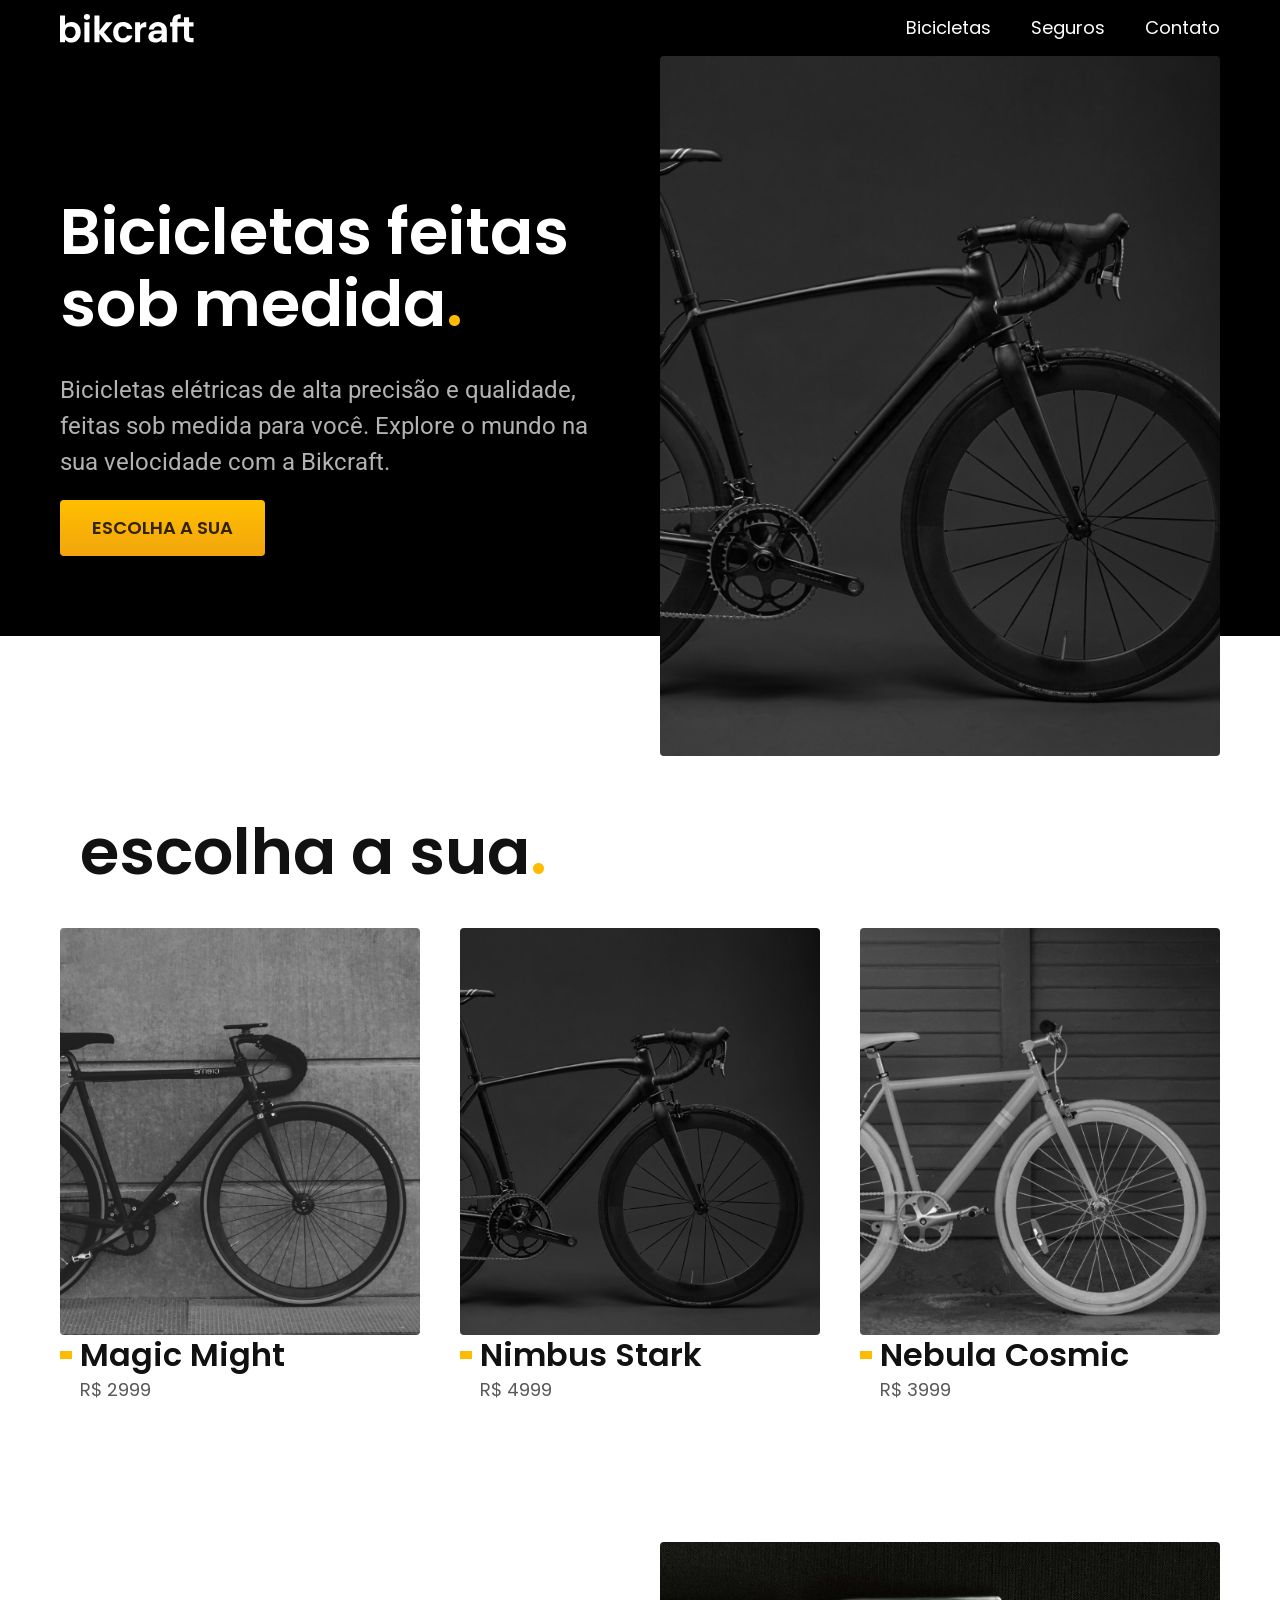
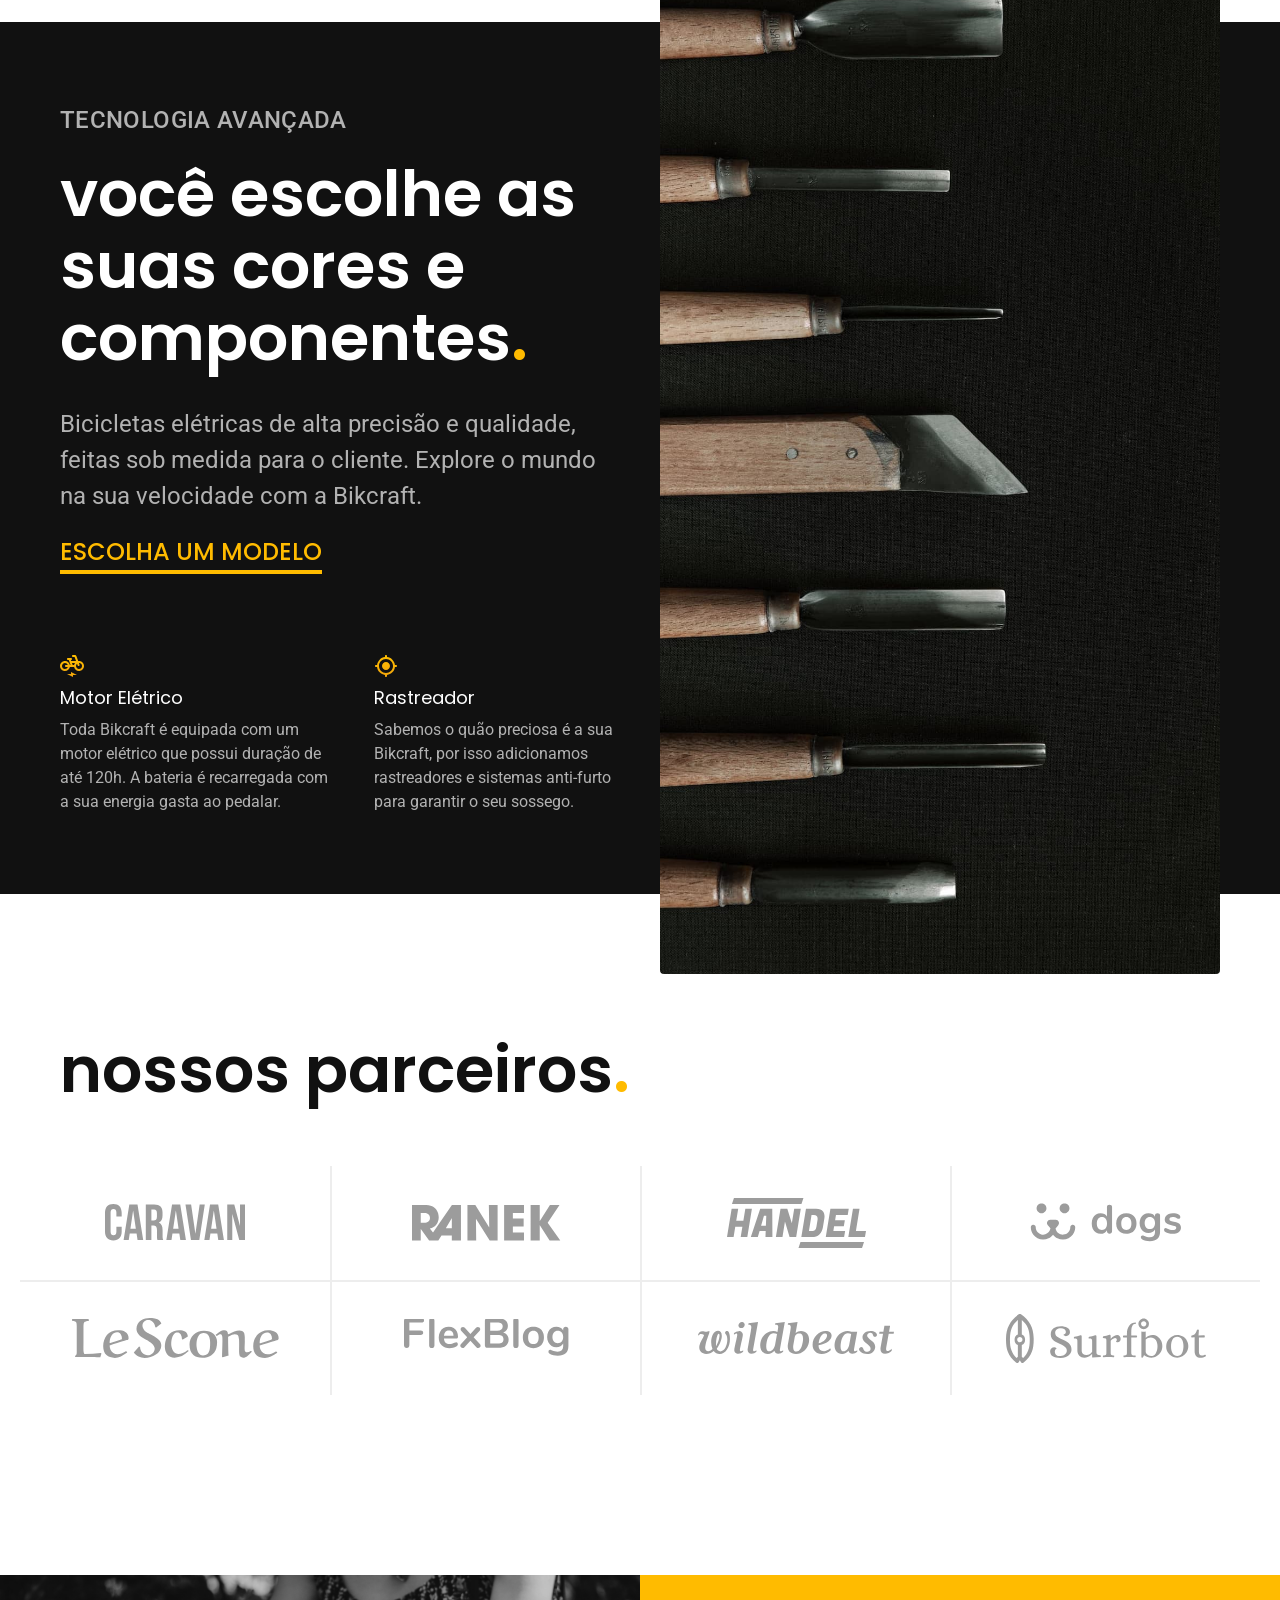
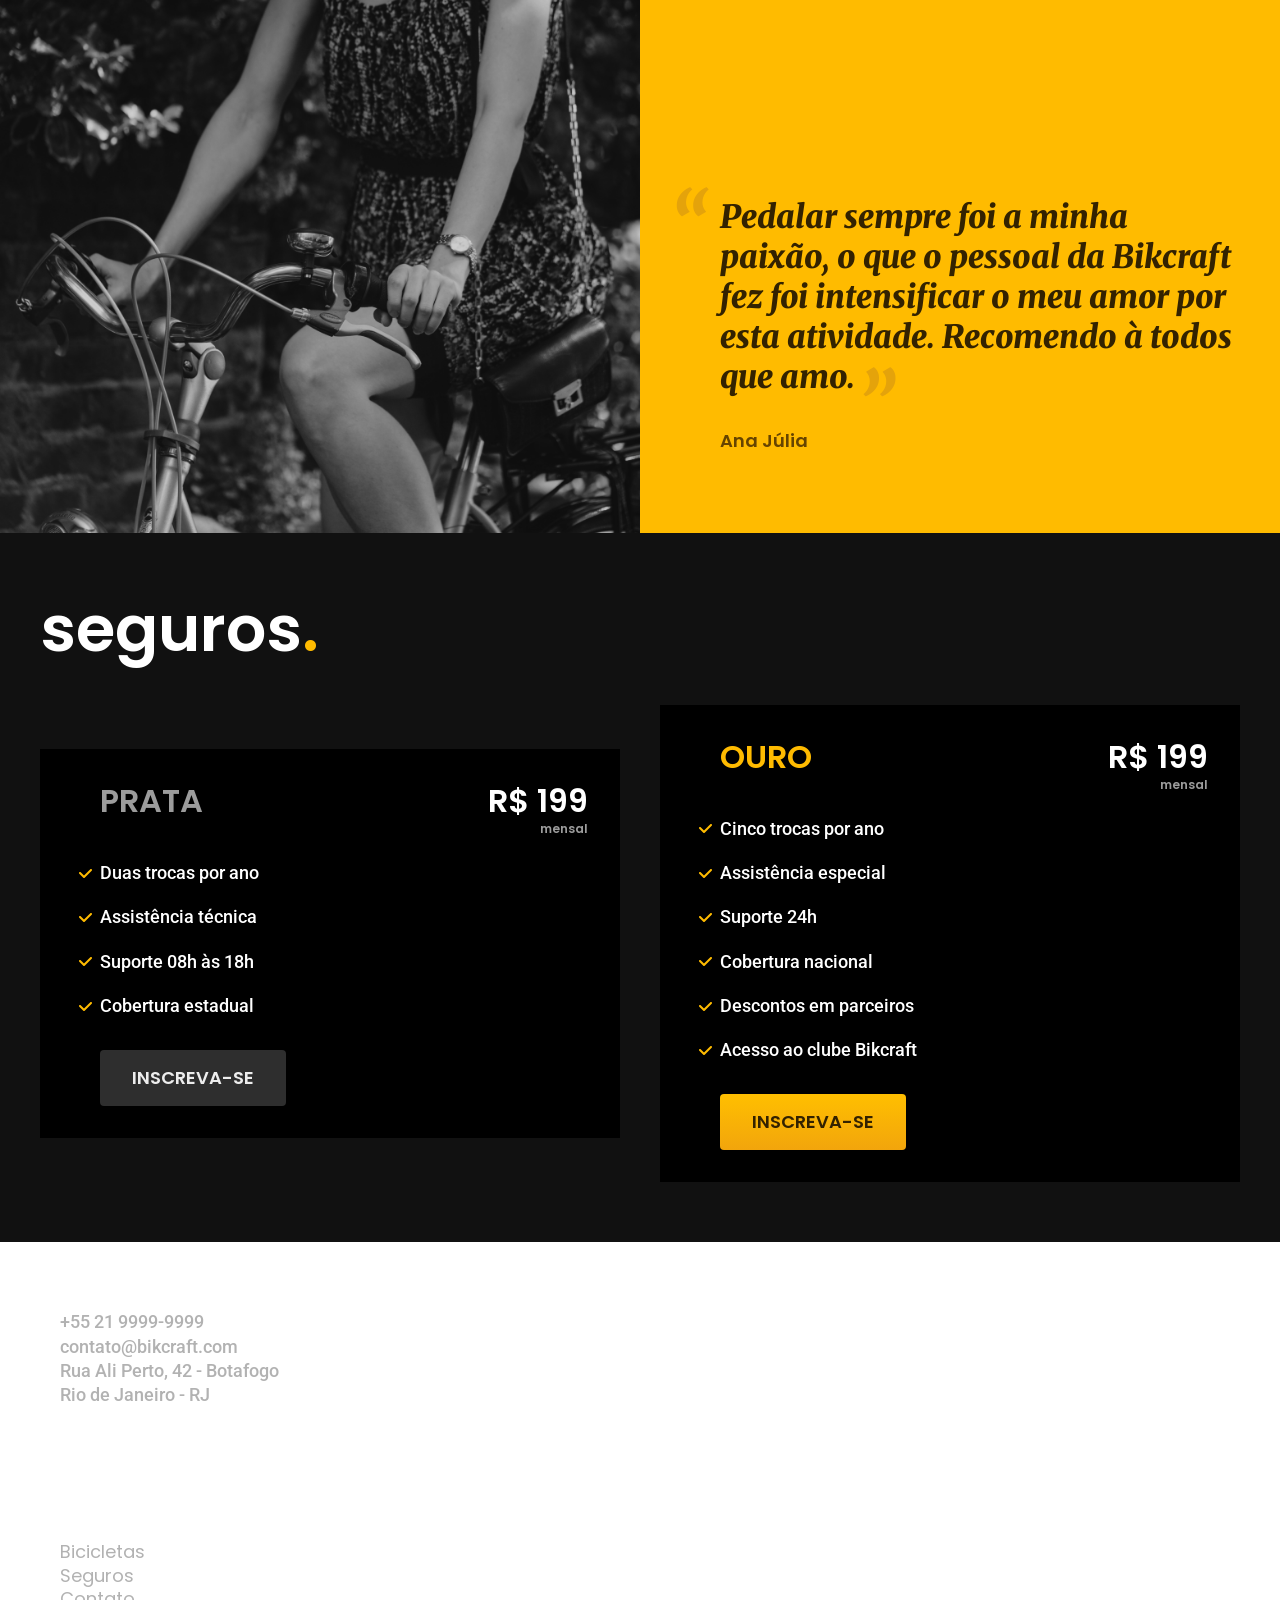
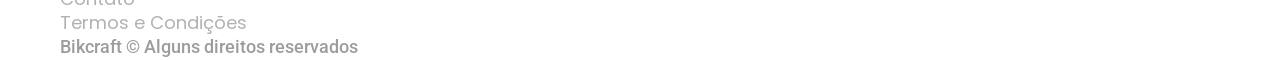
==== index.html @ 86b7ac22 "added global footer" ====
<!DOCTYPE html>
<html lang="pt-br">

<head>
  <meta charset="UTF-8">
  <meta name="viewport" content="width=device-width, initial-scale=1.0">
  <title>Bikcraft - Bicicletas Elétricas</title>
  <meta name="description" content="Bicicletas elétricas de alta precisão e qualidade, feitas sob medida para o cliente. Explore o mundo na sua velocidade com a Bikcraft.">

  <link rel="stylesheet" href="css/style.css">


  <link rel="preconnect" href="https://fonts.googleapis.com">
  <link rel="preconnect" href="https://fonts.gstatic.com" crossorigin>
  <link href="https://fonts.googleapis.com/css2?family=Merriweather:ital,opsz,wght@1,18..144,900&family=Poppins:wght@400;600&family=Roboto:ital,wght@0,100..900;1,100..900&display=swap" rel="stylesheet">

</head>

<body>
  <header class="header-bg">
    <div class="header container">
      <a href="">
        <img src="./img/bikcraft.svg" alt="Bikcraft">
      </a>
      <nav aria-label="primaria">
        <ul class="header-menu font-1-m cor-0">
          <li><a href="./bicicletas">Bicicletas</a></li>
          <li><a href="./seguros">Seguros</a></li>
          <li><a href="./contato">Contato</a></li>
        </ul>
      </nav>
    </div>
  </header>

  <main class="introducao-bg">
    <div class="introducao container">
      <div class="introducao-conteudo">
        <h1 class="font-1-xxl cor-0">Bicicletas feitas sob medida<span class="cor-p1">.</span></h1>
        <p class="font-2-l cor-5">Bicicletas elétricas de alta precisão e qualidade, feitas sob medida para você. Explore o mundo na sua velocidade com a Bikcraft.</p>
        <a class="botao" href="./bicicletas.html">Escolha a sua</a>
      </div>
      <div>
        <img src="./img/fotos/introducao.jpg" alt="Bicicleta elétrica preta">
      </div>
    </div>
  </main>

  <article class="bicicletas-lista">
    <h2 class="container font-1-xxl cor-11">escolha a sua<span class="cor-p1">.</span></h2>
    <ul>
      <li>
        <a href="./bicicletas/magic.html">
          <img src="./img/bicicletas/magic-home.jpg" alt="Bicicleta Magic Might">
          <h3 class="font-1-xl">Magic Might</h3>
          <span class="font-1-m cor-8">R$ 2999</span>
        </a>
      </li>
      <li>
        <a href="./bicicletas/nimbus.html">
          <img src="./img/bicicletas/nimbus-home.jpg" alt="Bicicleta Nimbus Stark">
          <h3 class="font-1-xl">Nimbus Stark</h3>
          <span class="font-1-m cor-8">R$ 4999</span>
        </a>
      </li>
      <li>
        <a href="./bicicletas/nebula.html">
          <img src="./img/bicicletas/nebula-home.jpg" alt="Bicicleta Nebula Cosmic">
          <h3 class="font-1-xl">Nebula Cosmic</h3>
          <span class="font-1-m cor-8">R$ 3999</span>
        </a>
      </li>
    </ul>
  </article>

  <article class="tecnologia-bg">
    <div class="tecnologia container">
      <div class="tecnologia-conteudo">
        <span class="font-2-l-b cor-5">Tecnologia Avançada</span>
        <h2 class="font-1-xxl cor-0">você escolhe as suas cores e componentes<span class="cor-p1">.</span></h2>
        <p class="font-2-l cor-5">Bicicletas elétricas de alta precisão e qualidade, feitas sob medida para o cliente. Explore o mundo na sua velocidade com a Bikcraft.</p>
        <a class="link" href="/#">Escolha um modelo</a>
        <div class="tecnologia-vantagens">
          <div>
            <img src="./img/icones/eletrica.svg" alt="">
            <h3 class="font-1-m cor-0">Motor Elétrico</h3>
            <p class="font-2-s cor-5">Toda Bikcraft é equipada com um motor elétrico que possui duração de até 120h. A bateria é recarregada com a sua energia gasta ao pedalar.</p>
          </div>
          <div>
            <img src="./img/icones/rastreador.svg" alt="">
            <h3 class="font-1-m cor-0">Rastreador</h3>
            <p class="font-2-s cor-5">Sabemos o quão preciosa é a sua Bikcraft, por isso adicionamos rastreadores e sistemas anti-furto para garantir o seu sossego.</p>
          </div>
        </div>
      </div>
      <div class="tecnologia-imagem">
        <img src="./img/fotos/tecnologia.jpg" alt="Tecnologia">
      </div>
    </div>
  </article>

  <section class="parceiros" aria-label="Nossos Parceiros">
    <!-- Como isso aqui é uma section, por questões de acessibilidade deve ser colocado o arialabel para o navegador ler -->
    <h2 class="container font-1-xxl">nossos parceiros<span class="cor-p1">.</span></h2>
    <ul>
      <li>
        <img src="./img/parceiros/caravan.svg" alt="Caravan">
      </li>
      <li>
        <img src="./img/parceiros/ranek.svg" alt="ranek">
      </li>
      <li>
        <img src="./img/parceiros/handel.svg" alt="handel">
      </li>
      <li>
        <img src="./img/parceiros/dogs.svg" alt="dogs">
      </li>
      <li>
        <img src="./img/parceiros/lescone.svg" alt="lescone">
      </li>
      <li>
        <img src="./img/parceiros/flexblog.svg" alt="flexblog">
      </li>
      <li>
        <img src="./img/parceiros/wildbeast.svg" alt="wildbeast">
      </li>
      <li>
        <img src="./img/parceiros/surfbot.svg" alt="surfbot">
      </li>
    </ul>
  </section>

  <section class="depoimento">
    <div>
      <img src="./img/fotos/depoimento.jpg" alt="Pessoa pedalando uma bicicleta Bikcraft">
    </div>
    <div class="depoimento-conteudo">
      <blockquote class="font-1-xl cor-p5">
        <p>Pedalar sempre foi a minha paixão, o que o pessoal da Bikcraft fez foi intensificar o meu amor por esta atividade. Recomendo à todos que amo.</p>
      </blockquote>
      <span class="font-1-m-b cor-p4">Ana Júlia</span>
    </div>
  </section>
  <article class="seguros-bg">
    <div class="seguros container">
      <h2 class="font-1-xxl cor-0">seguros<span class="cor-p1">.</span></h2>
      <div class="seguros-item">
        <h3 class="cor-6 font-1-xl seguros-titulo">PRATA</h3>
        <span class="cor-0 font-1-xl">R$ 199<span class="cor-6 font-1-xs">mensal</span></span>
        <ul class="font-2-m cor-0">
          <li>Duas trocas por ano</li>
          <li>Assistência técnica</li>
          <li>Suporte 08h às 18h</li>
          <li>Cobertura estadual</li>
        </ul>
        <a href="#" class="botao secundario">Inscreva-se</a>
      </div>
      <div class="seguros-item">
        <h3 class="cor-p1 font-1-xl seguros-titulo">OURO</h3>
        <span class="cor-0 font-1-xl">R$ 199<span class="cor-6 font-1-xs">mensal</span></span>
        <ul class="font-2-m cor-0">
          <li>Cinco trocas por ano</li>
          <li>Assistência especial</li>
          <li>Suporte 24h</li>
          <li>Cobertura nacional</li>
          <li>Descontos em parceiros</li>
          <li>Acesso ao clube Bikcraft</li>
        </ul>
        <a href="#" class="botao">Inscreva-se</a>
      </div>
    </div>
    </div>
  </article>

  <footer class="footer-bg">
    <div class="footer container">
      <img src="./img/bikcraft.svg" alt="Bikcraft">

      <div class="footer-contato">
        <h3 class="font-2-l-b cor-0">Contato</h3>
        <ul class="contatos-lista font-2-m cor-5">
          <li><a href="tel:+552199999999">+55 21 9999-9999</a></li>
          <li><a href="mailto:contato@bikcraft.com">contato@bikcraft.com</a></li>
          <li>Rua Ali Perto, 42 - Botafogo</li>
          <li>Rio de Janeiro - RJ</li>
        </ul>

        <div class="footer-redes">
          <a href="./instagram" class="instagram">
            <img src="./img/redes/instagram.svg" alt="Instagram">
          </a>
          <a href="./facebook" class="facebook">
            <img src="./img/redes/facebook.svg" alt="Facebook">
          </a>
          <a href="./youtube" class="youtube">
            <img src="./img/redes/youtube.svg" alt="Youtube">
          </a>

        </div>
      </div>

      <div class="footer-informacoes">
        <h3 class="font-2-l-b cor-0">Informações</h3>
        <nav>
          <ul class="font-1-m cor-5">
            <li><a href="./bicicletas.html"> Bicicletas</a></li>
            <li><a href="./seguros.html"> Seguros</a></li>
            <li><a href="./contato.html"> Contato</a></li>
            <li><a href="./termos.html"> Termos e Condições</a></li>
          </ul>
        </nav>
      </div>
      <p class="footer-copy font-2-m cor-6">Bikcraft © Alguns direitos reservados</p>
    </div>

  </footer>


</body>

</html>
---- css/style.css ----
@import "./global/global.css";
@import "./global/header.css";

@import "./home/introducao.css";
@import "./home/tecnologia.css";
@import "./home/parceiros.css";
@import "./home/depoimento.css";

@import "./utilidades/componentes.css";
@import "./utilidades/tipografia.css";
@import "./utilidades/cores.css";

@import "./bicicletas/bicicletas-lista.css";

@import "./seguros/seguros.css";

@import "./global/footer.css";
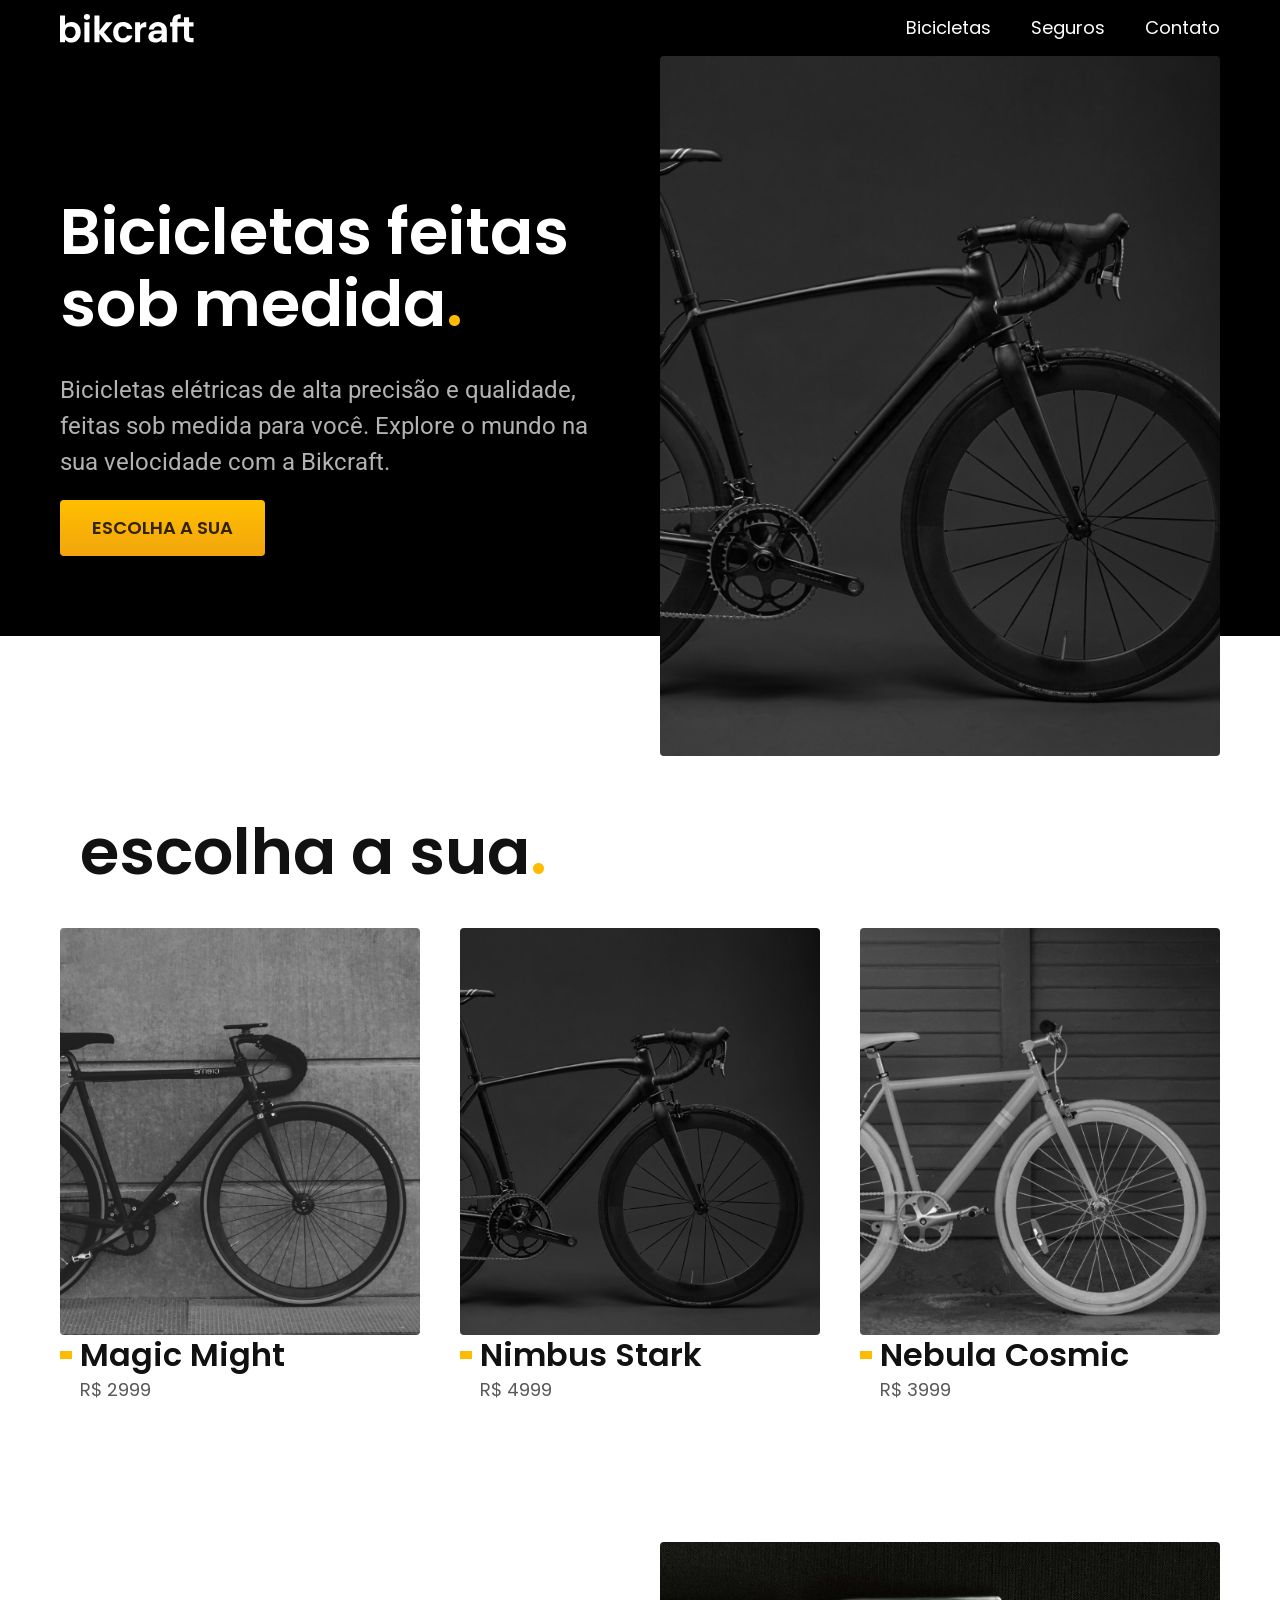
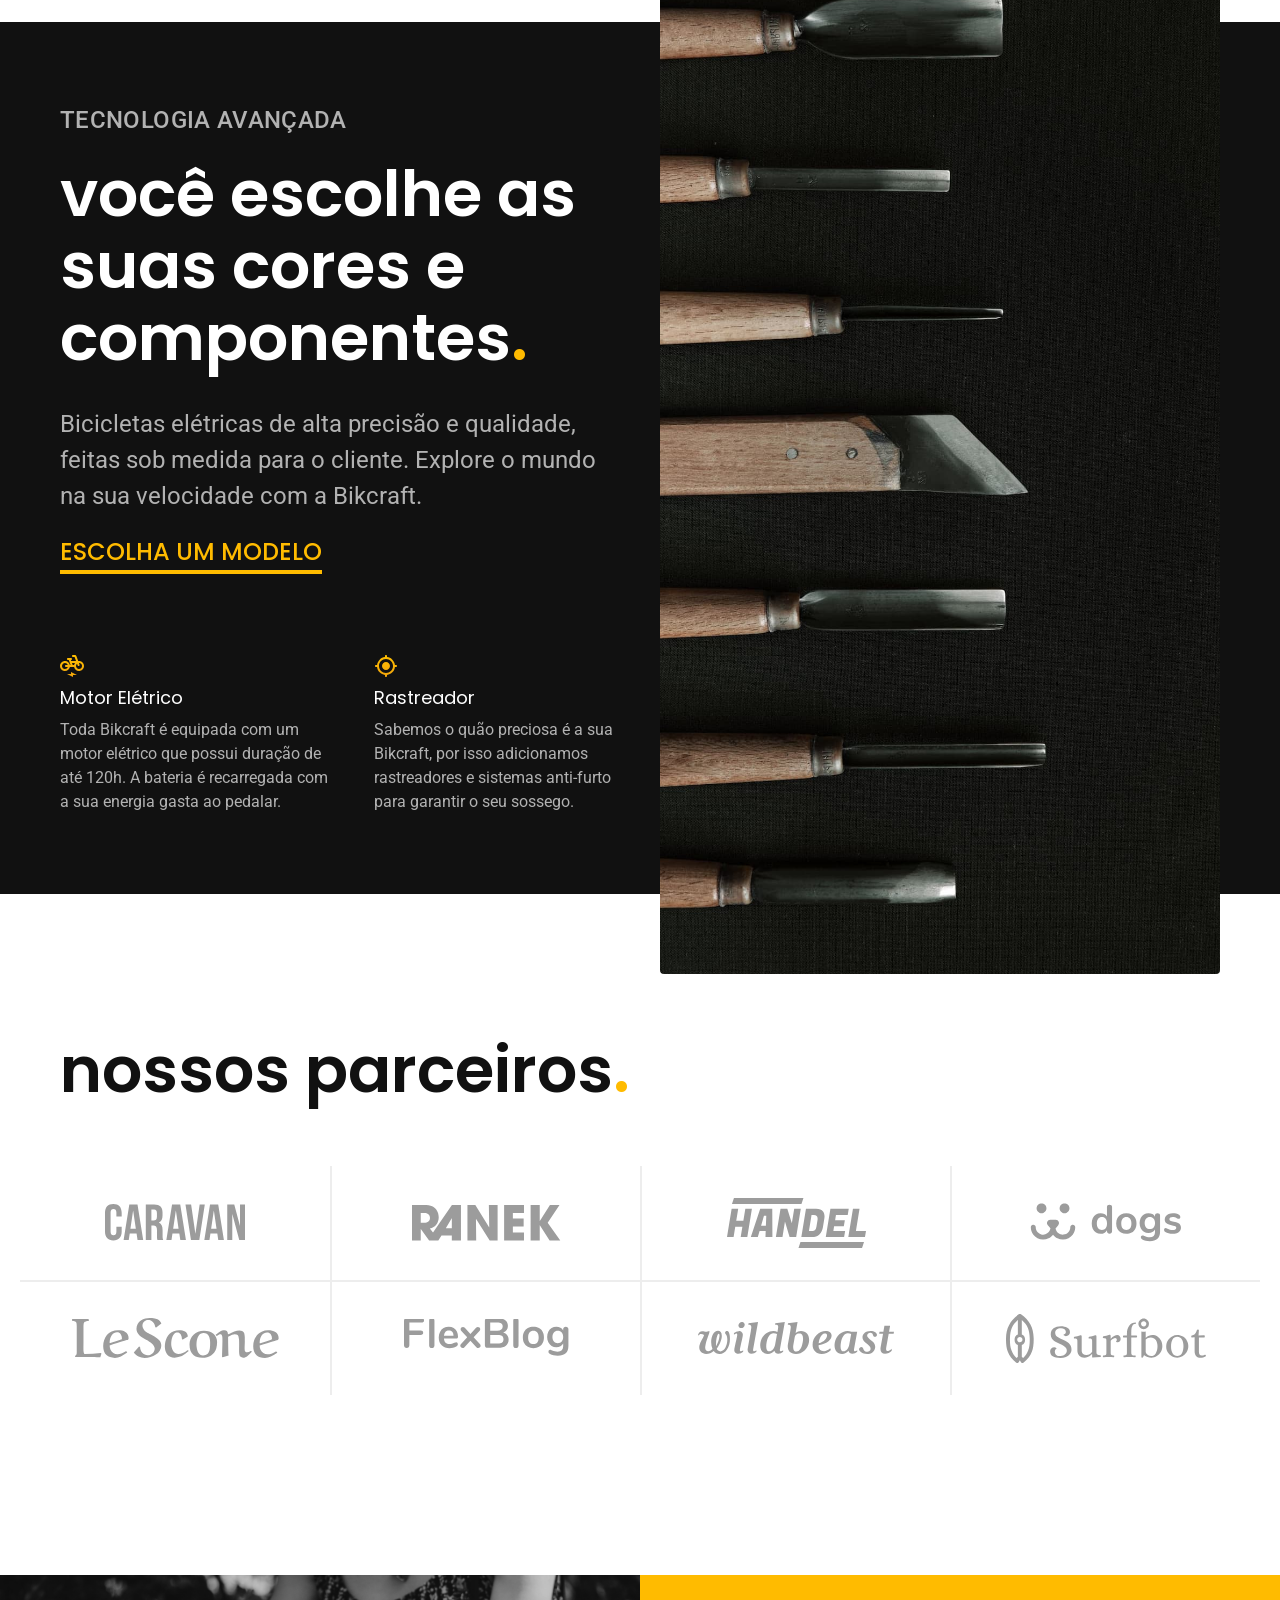
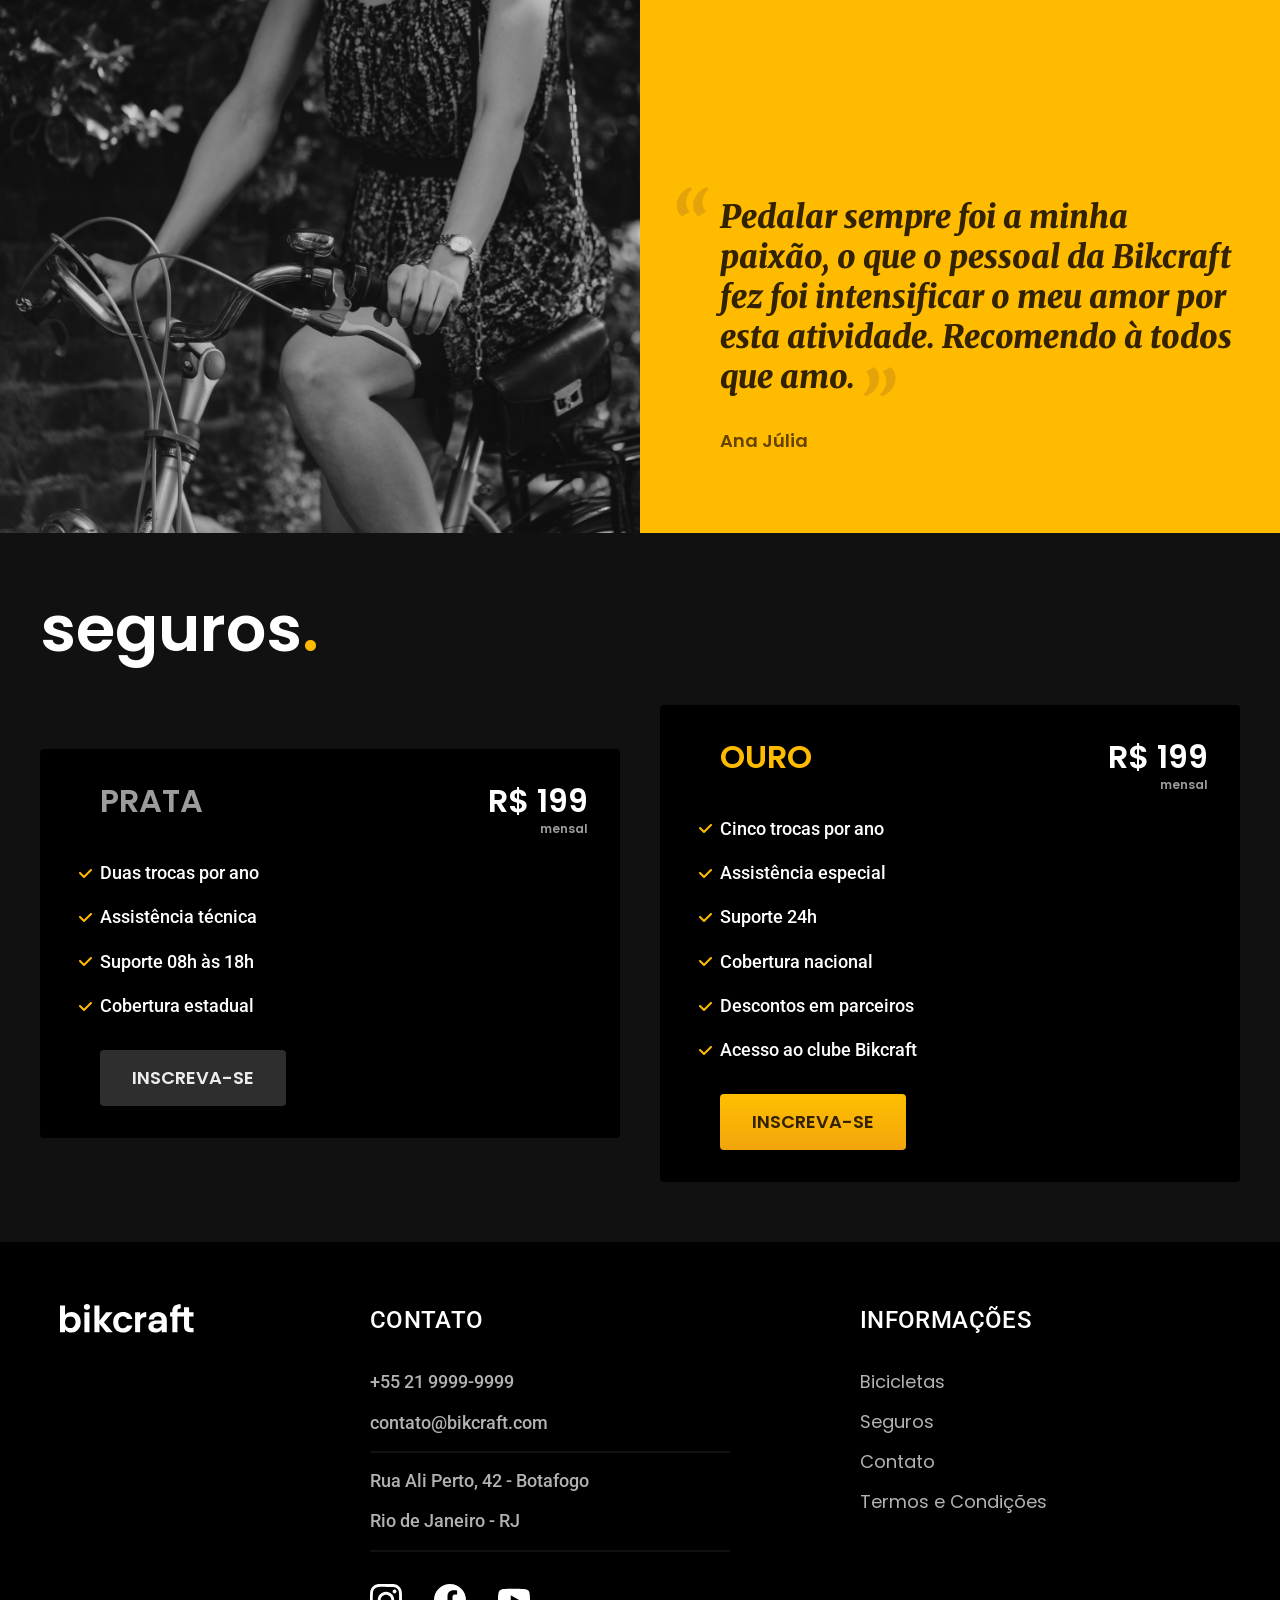
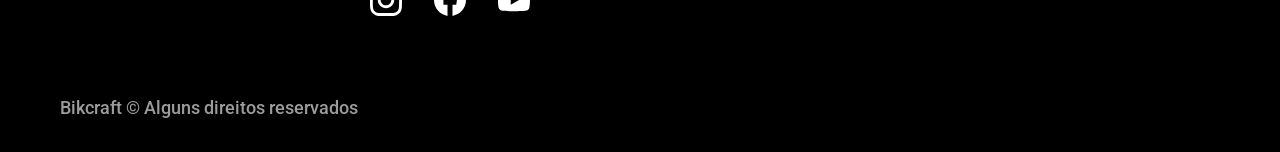
==== commit d8faa272: "added bunch of features and corrections, forgot to commit" ====
--- a/index.html
+++ b/index.html
@@ -24,9 +24,9 @@
       </a>
       <nav aria-label="primaria">
         <ul class="header-menu font-1-m cor-0">
-          <li><a href="./bicicletas">Bicicletas</a></li>
-          <li><a href="./seguros">Seguros</a></li>
-          <li><a href="./contato">Contato</a></li>
+          <li><a href="./bicicletas.html">Bicicletas</a></li>
+          <li><a href="./seguros.html">Seguros</a></li>
+          <li><a href="./contato.html">Contato</a></li>
         </ul>
       </nav>
     </div>
@@ -140,6 +140,7 @@
       <span class="font-1-m-b cor-p4">Ana Júlia</span>
     </div>
   </section>
+
   <article class="seguros-bg">
     <div class="seguros container">
       <h2 class="font-1-xxl cor-0">seguros<span class="cor-p1">.</span></h2>
--- a/css/style.css
+++ b/css/style.css
@@ -1,5 +1,6 @@
 @import "./global/global.css";
 @import "./global/header.css";
+@import "./global/footer.css";
 
 @import "./home/introducao.css";
 @import "./home/tecnologia.css";
@@ -13,5 +14,9 @@
 @import "./bicicletas/bicicletas-lista.css";
 
 @import "./seguros/seguros.css";
+@import "./seguros/vantagens.css";
+@import "./seguros/perguntas.css";
 
-@import "./global/footer.css";
+@import "./termos/termos.css";
+
+@import "./bicicletas/bicicletas.css";
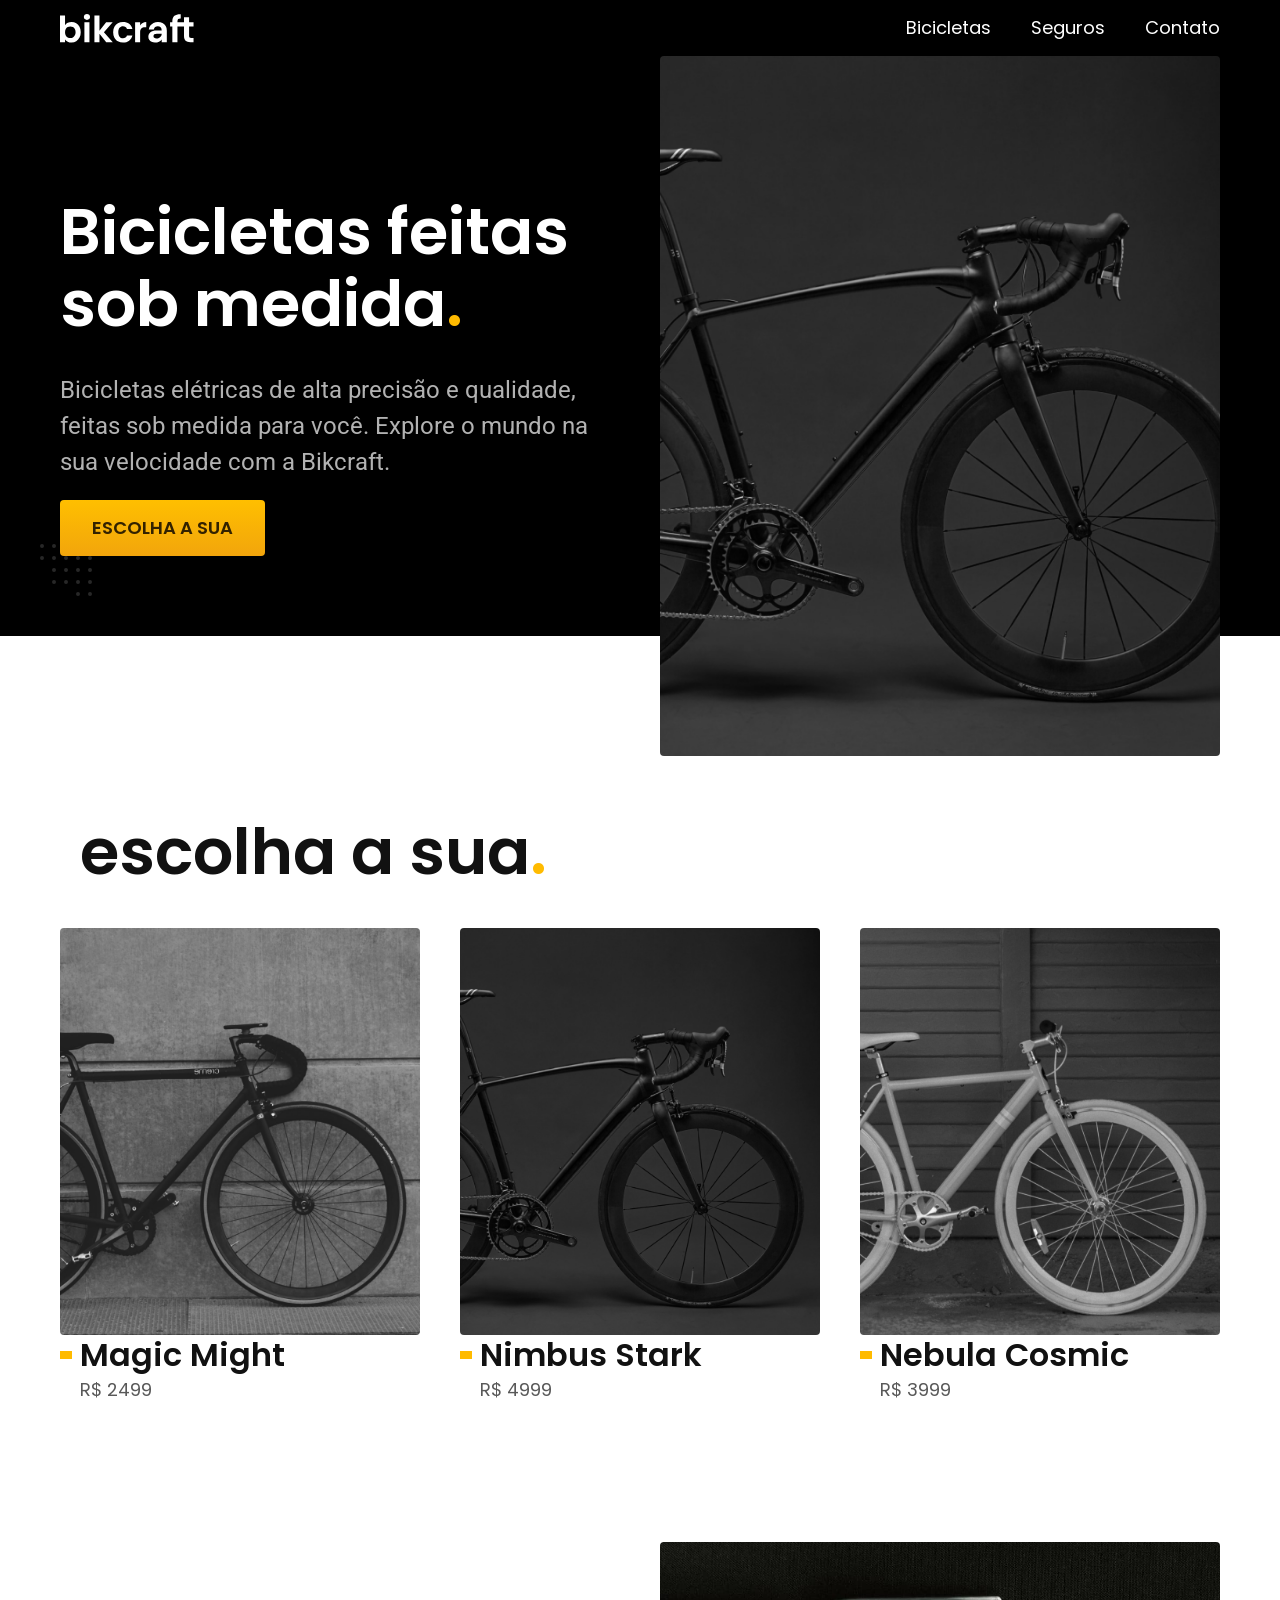
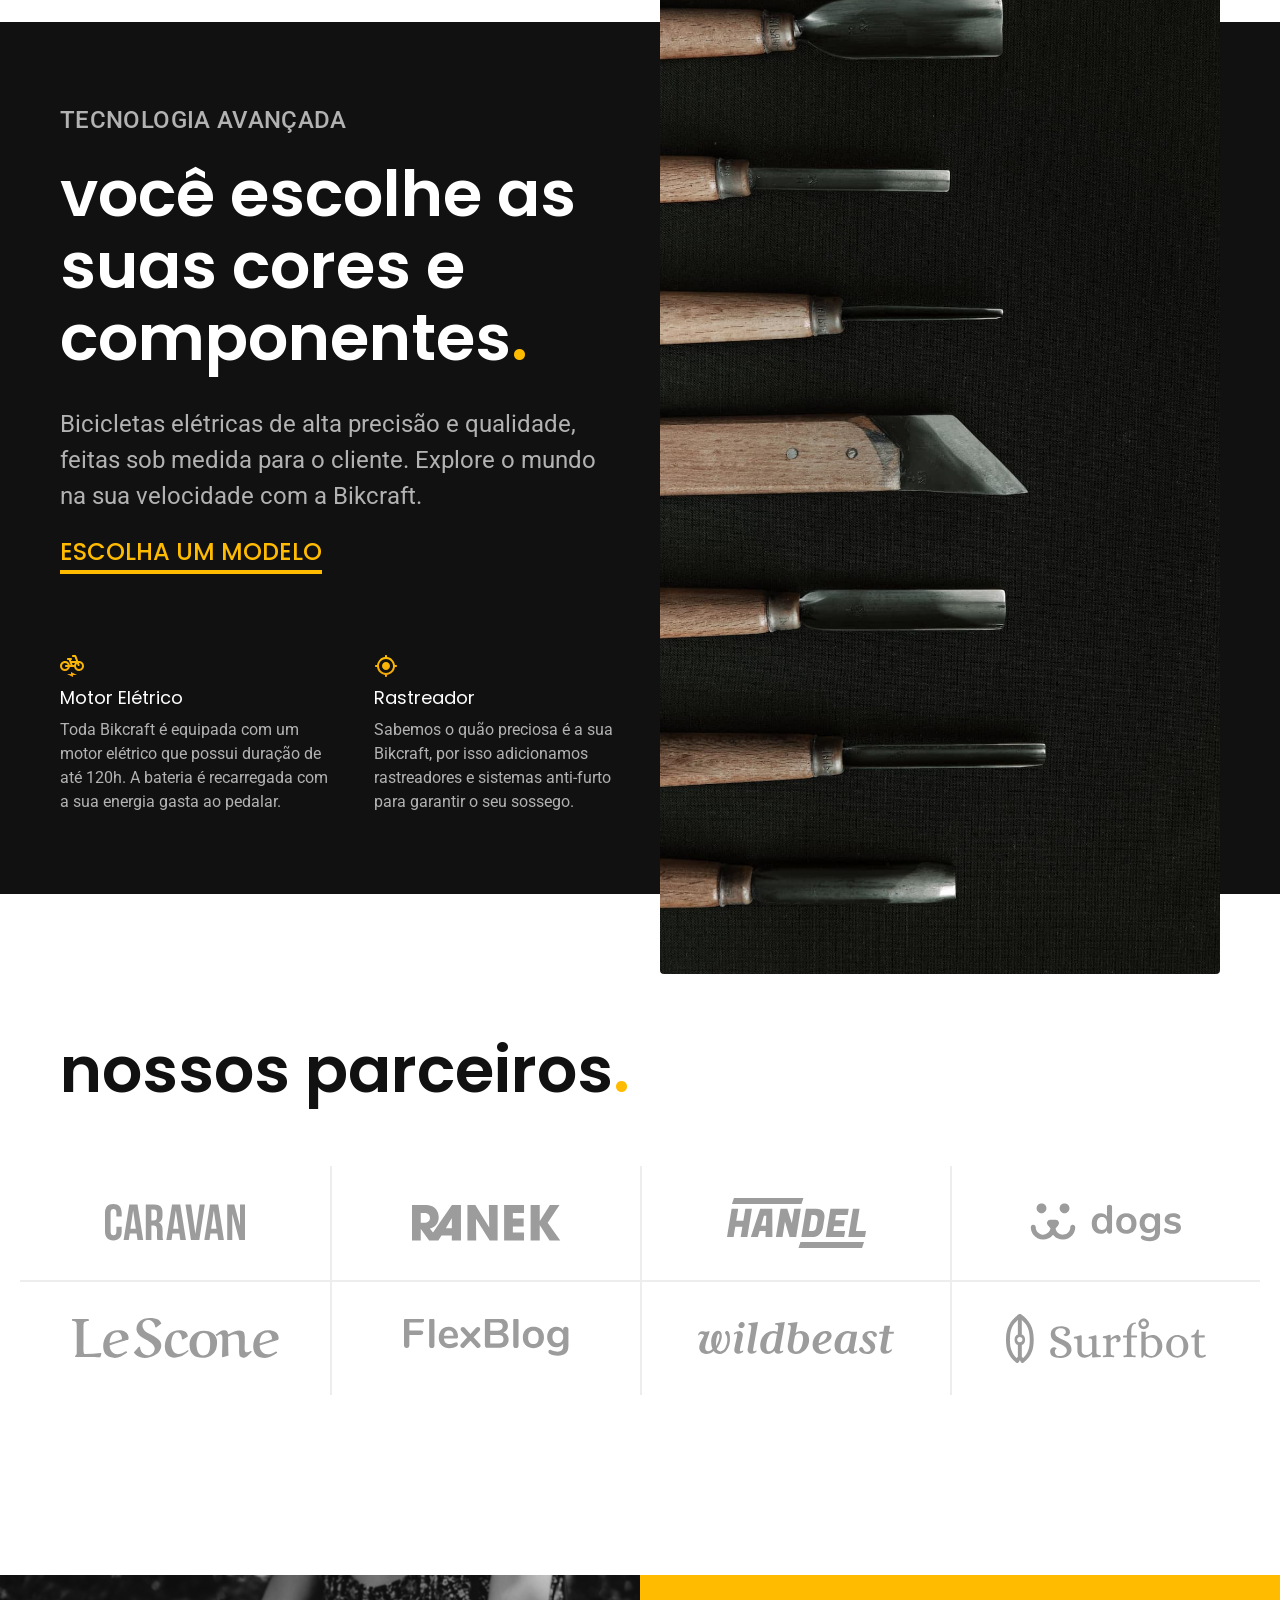
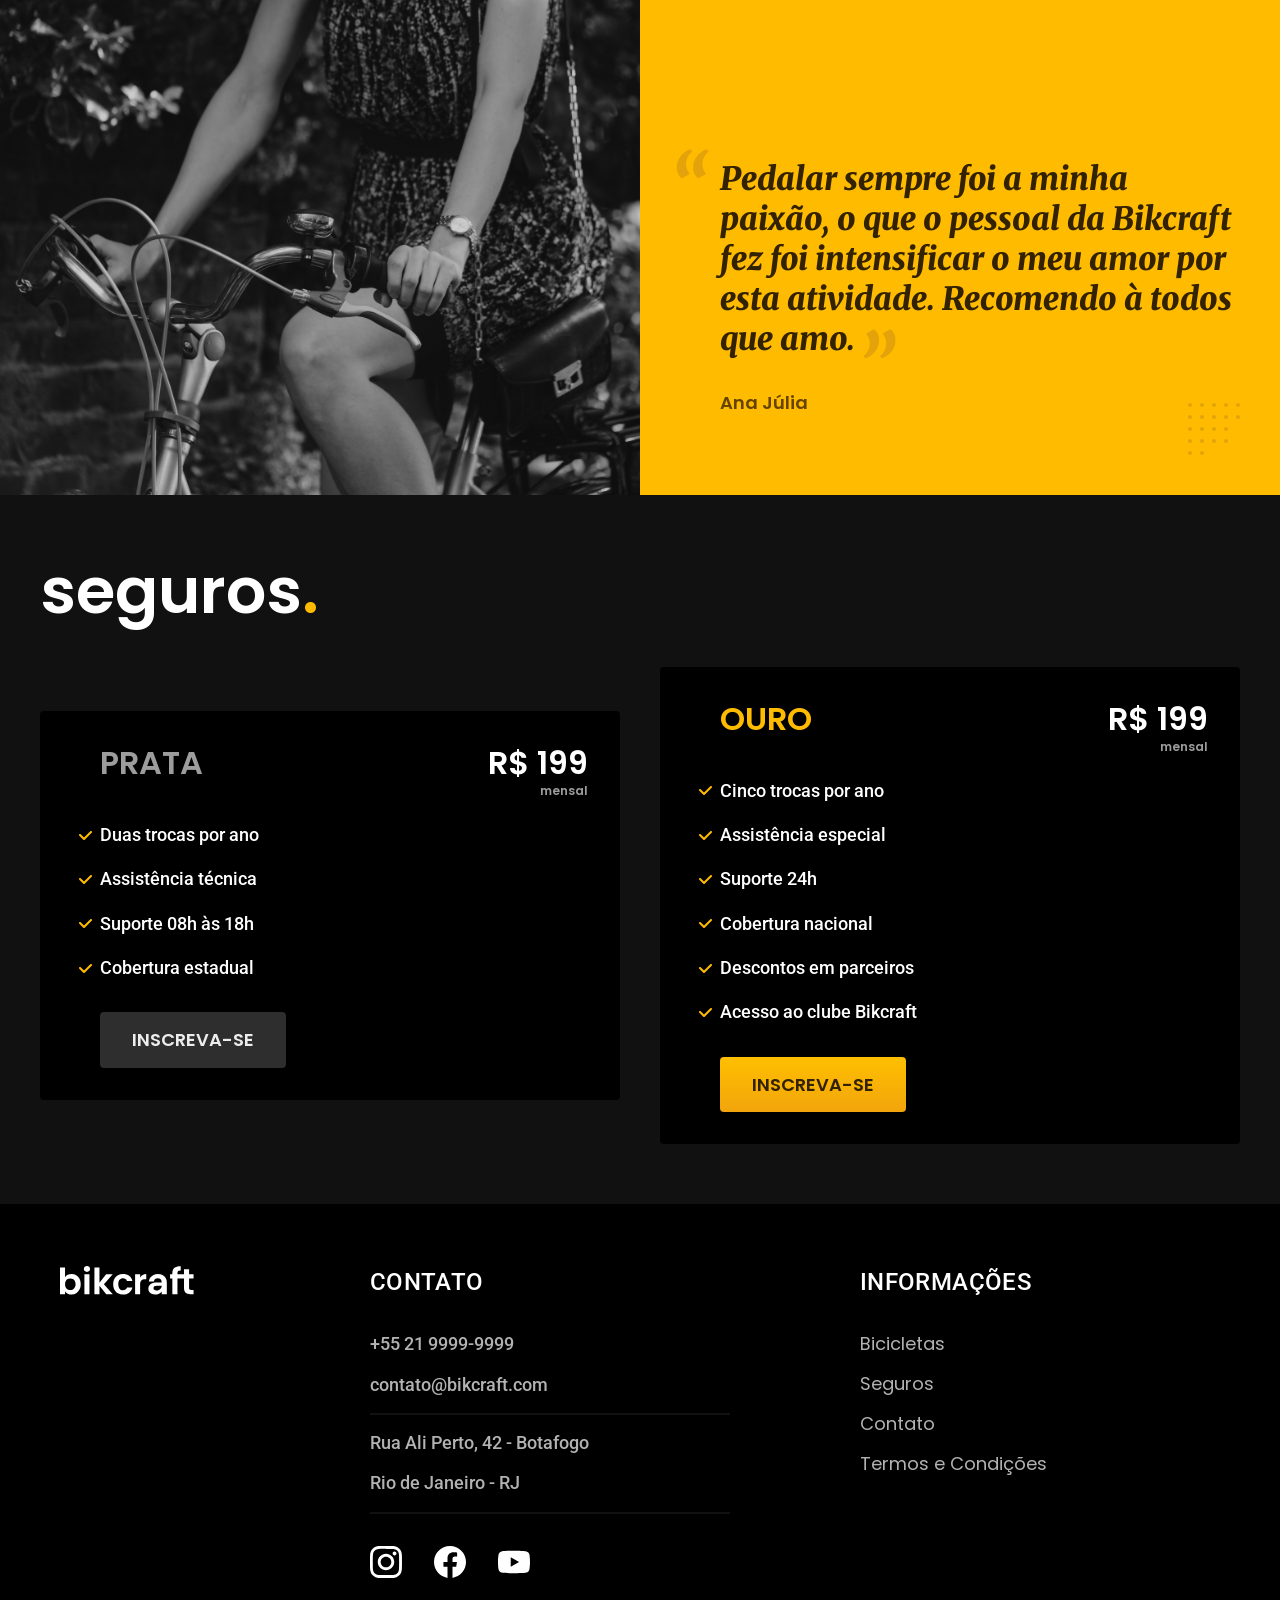
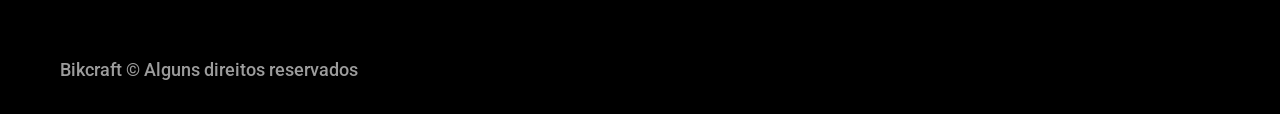
==== commit bee364b0: "added bunch of html  optimizations in homepage" ====
--- a/index.html
+++ b/index.html
@@ -7,7 +7,8 @@
   <title>Bikcraft - Bicicletas Elétricas</title>
   <meta name="description" content="Bicicletas elétricas de alta precisão e qualidade, feitas sob medida para o cliente. Explore o mundo na sua velocidade com a Bikcraft.">
 
-  <link rel="stylesheet" href="css/style.css">
+  <link rel="preload" href="./css/style.css" as="style">
+  <link rel="stylesheet" href="./css/style.css">
 
 
   <link rel="preconnect" href="https://fonts.googleapis.com">
@@ -20,7 +21,7 @@
   <header class="header-bg">
     <div class="header container">
       <a href="">
-        <img src="./img/bikcraft.svg" alt="Bikcraft">
+        <img src="./img/bikcraft.svg" width="136" height="32" alt="Bikcraft">
       </a>
       <nav aria-label="primaria">
         <ul class="header-menu font-1-m cor-0">
@@ -39,9 +40,10 @@
         <p class="font-2-l cor-5">Bicicletas elétricas de alta precisão e qualidade, feitas sob medida para você. Explore o mundo na sua velocidade com a Bikcraft.</p>
         <a class="botao" href="./bicicletas.html">Escolha a sua</a>
       </div>
-      <div>
-        <img src="./img/fotos/introducao.jpg" alt="Bicicleta elétrica preta">
-      </div>
+      <picture>
+        <source media="(max-width: 800px)" srcset="./img/bicicletas/nimbus.jpg">
+        <img src="./img/fotos/introducao.jpg" width="1280" height="1600" alt="Bicicleta elétrica preta">
+      </picture>
     </div>
   </main>
 
@@ -50,21 +52,21 @@
     <ul>
       <li>
         <a href="./bicicletas/magic.html">
-          <img src="./img/bicicletas/magic-home.jpg" alt="Bicicleta Magic Might">
+          <img src="./img/bicicletas/magic-home.jpg" width="920" height="1040" alt="Bicicleta Magic Might">
           <h3 class="font-1-xl">Magic Might</h3>
-          <span class="font-1-m cor-8">R$ 2999</span>
+          <span class="font-1-m cor-8">R$ 2499</span>
         </a>
       </li>
       <li>
         <a href="./bicicletas/nimbus.html">
-          <img src="./img/bicicletas/nimbus-home.jpg" alt="Bicicleta Nimbus Stark">
+          <img src="./img/bicicletas/nimbus-home.jpg" width="920" height="1040" alt="Bicicleta Nimbus Stark">
           <h3 class="font-1-xl">Nimbus Stark</h3>
           <span class="font-1-m cor-8">R$ 4999</span>
         </a>
       </li>
       <li>
         <a href="./bicicletas/nebula.html">
-          <img src="./img/bicicletas/nebula-home.jpg" alt="Bicicleta Nebula Cosmic">
+          <img src="./img/bicicletas/nebula-home.jpg" width="920" height="1040" alt="Bicicleta Nebula Cosmic">
           <h3 class="font-1-xl">Nebula Cosmic</h3>
           <span class="font-1-m cor-8">R$ 3999</span>
         </a>
@@ -81,19 +83,19 @@
         <a class="link" href="/#">Escolha um modelo</a>
         <div class="tecnologia-vantagens">
           <div>
-            <img src="./img/icones/eletrica.svg" alt="">
+            <img src="./img/icones/eletrica.svg" width="24" height="24" alt="">
             <h3 class="font-1-m cor-0">Motor Elétrico</h3>
             <p class="font-2-s cor-5">Toda Bikcraft é equipada com um motor elétrico que possui duração de até 120h. A bateria é recarregada com a sua energia gasta ao pedalar.</p>
           </div>
           <div>
-            <img src="./img/icones/rastreador.svg" alt="">
+            <img src="./img/icones/rastreador.svg" width="24" height="24" alt="">
             <h3 class="font-1-m cor-0">Rastreador</h3>
             <p class="font-2-s cor-5">Sabemos o quão preciosa é a sua Bikcraft, por isso adicionamos rastreadores e sistemas anti-furto para garantir o seu sossego.</p>
           </div>
         </div>
       </div>
       <div class="tecnologia-imagem">
-        <img src="./img/fotos/tecnologia.jpg" alt="Tecnologia">
+        <img src="./img/fotos/tecnologia.jpg" width="1200" height="1920" alt="Tecnologia">
       </div>
     </div>
   </article>
@@ -103,35 +105,35 @@
     <h2 class="container font-1-xxl">nossos parceiros<span class="cor-p1">.</span></h2>
     <ul>
       <li>
-        <img src="./img/parceiros/caravan.svg" alt="Caravan">
-      </li>
-      <li>
-        <img src="./img/parceiros/ranek.svg" alt="ranek">
-      </li>
-      <li>
-        <img src="./img/parceiros/handel.svg" alt="handel">
-      </li>
-      <li>
-        <img src="./img/parceiros/dogs.svg" alt="dogs">
-      </li>
-      <li>
-        <img src="./img/parceiros/lescone.svg" alt="lescone">
-      </li>
-      <li>
-        <img src="./img/parceiros/flexblog.svg" alt="flexblog">
-      </li>
-      <li>
-        <img src="./img/parceiros/wildbeast.svg" alt="wildbeast">
-      </li>
-      <li>
-        <img src="./img/parceiros/surfbot.svg" alt="surfbot">
+        <img src="./img/parceiros/caravan.svg" width="140" height="38" alt="Caravan">
+      </li>
+      <li>
+        <img src="./img/parceiros/ranek.svg" width="149" height="36" alt="ranek">
+      </li>
+      <li>
+        <img src="./img/parceiros/handel.svg" width="139" height="50" alt="handel">
+      </li>
+      <li>
+        <img src="./img/parceiros/dogs.svg" width="152" height="39" alt="dogs">
+      </li>
+      <li>
+        <img src="./img/parceiros/lescone.svg" width="208" height="41" alt="lescone">
+      </li>
+      <li>
+        <img src="./img/parceiros/flexblog.svg" width="165" height="38" alt="flexblog">
+      </li>
+      <li>
+        <img src="./img/parceiros/wildbeast.svg" width="196" height="34" alt="wildbeast">
+      </li>
+      <li>
+        <img src="./img/parceiros/surfbot.svg" width="200" height="49" alt="surfbot">
       </li>
     </ul>
   </section>
 
   <section class="depoimento">
     <div>
-      <img src="./img/fotos/depoimento.jpg" alt="Pessoa pedalando uma bicicleta Bikcraft">
+      <img src="./img/fotos/depoimento.jpg" width="1560" height="1360" alt="Pessoa pedalando uma bicicleta Bikcraft">
     </div>
     <div class="depoimento-conteudo">
       <blockquote class="font-1-xl cor-p5">
@@ -174,7 +176,7 @@
 
   <footer class="footer-bg">
     <div class="footer container">
-      <img src="./img/bikcraft.svg" alt="Bikcraft">
+      <img src="./img/bikcraft.svg" width="136" height="32" alt="Bikcraft">
 
       <div class="footer-contato">
         <h3 class="font-2-l-b cor-0">Contato</h3>
@@ -187,13 +189,13 @@
 
         <div class="footer-redes">
           <a href="./instagram" class="instagram">
-            <img src="./img/redes/instagram.svg" alt="Instagram">
+            <img src="./img/redes/instagram.svg" width="32" height="32" alt="Instagram">
           </a>
           <a href="./facebook" class="facebook">
-            <img src="./img/redes/facebook.svg" alt="Facebook">
+            <img src="./img/redes/facebook.svg" width="32" height="32" alt="Facebook">
           </a>
           <a href="./youtube" class="youtube">
-            <img src="./img/redes/youtube.svg" alt="Youtube">
+            <img src="./img/redes/youtube.svg" width="32" height="32" alt="Youtube">
           </a>
 
         </div>
--- a/css/style.css
+++ b/css/style.css
@@ -1,22 +1,39 @@
+/* Global */
 @import "./global/global.css";
 @import "./global/header.css";
 @import "./global/footer.css";
 
+/* Utilidades */
+@import "./utilidades/componentes.css";
+@import "./utilidades/tipografia.css";
+@import "./utilidades/cores.css";
+@import "./utilidades/formulario.css";
+
+/* Home */
 @import "./home/introducao.css";
 @import "./home/tecnologia.css";
 @import "./home/parceiros.css";
 @import "./home/depoimento.css";
 
-@import "./utilidades/componentes.css";
-@import "./utilidades/tipografia.css";
-@import "./utilidades/cores.css";
+/* Bicicletas */
+@import "./bicicletas/bicicletas-lista.css";
+@import "./bicicletas/bicicletas.css";
 
-@import "./bicicletas/bicicletas-lista.css";
+/* Bicicleta (interna) */
+@import "./bicicleta/bicicleta.css";
+@import "./bicicleta/seguro.css";
 
+/* Seguros */
 @import "./seguros/seguros.css";
 @import "./seguros/vantagens.css";
 @import "./seguros/perguntas.css";
 
+/* Contato */
+@import "./contato/contato.css";
+@import "./contato/lojas.css";
+
+/* Termos */
 @import "./termos/termos.css";
 
-@import "./bicicletas/bicicletas.css";
+/* orçamento */
+@import "./orcamento/orcamento.css";
--- a/css/style.css
+++ b/css/style.css
@@ -1,22 +1,39 @@
+/* Global */
 @import "./global/global.css";
 @import "./global/header.css";
 @import "./global/footer.css";
 
+/* Utilidades */
+@import "./utilidades/componentes.css";
+@import "./utilidades/tipografia.css";
+@import "./utilidades/cores.css";
+@import "./utilidades/formulario.css";
+
+/* Home */
 @import "./home/introducao.css";
 @import "./home/tecnologia.css";
 @import "./home/parceiros.css";
 @import "./home/depoimento.css";
 
-@import "./utilidades/componentes.css";
-@import "./utilidades/tipografia.css";
-@import "./utilidades/cores.css";
+/* Bicicletas */
+@import "./bicicletas/bicicletas-lista.css";
+@import "./bicicletas/bicicletas.css";
 
-@import "./bicicletas/bicicletas-lista.css";
+/* Bicicleta (interna) */
+@import "./bicicleta/bicicleta.css";
+@import "./bicicleta/seguro.css";
 
+/* Seguros */
 @import "./seguros/seguros.css";
 @import "./seguros/vantagens.css";
 @import "./seguros/perguntas.css";
 
+/* Contato */
+@import "./contato/contato.css";
+@import "./contato/lojas.css";
+
+/* Termos */
 @import "./termos/termos.css";
 
-@import "./bicicletas/bicicletas.css";
+/* orçamento */
+@import "./orcamento/orcamento.css";
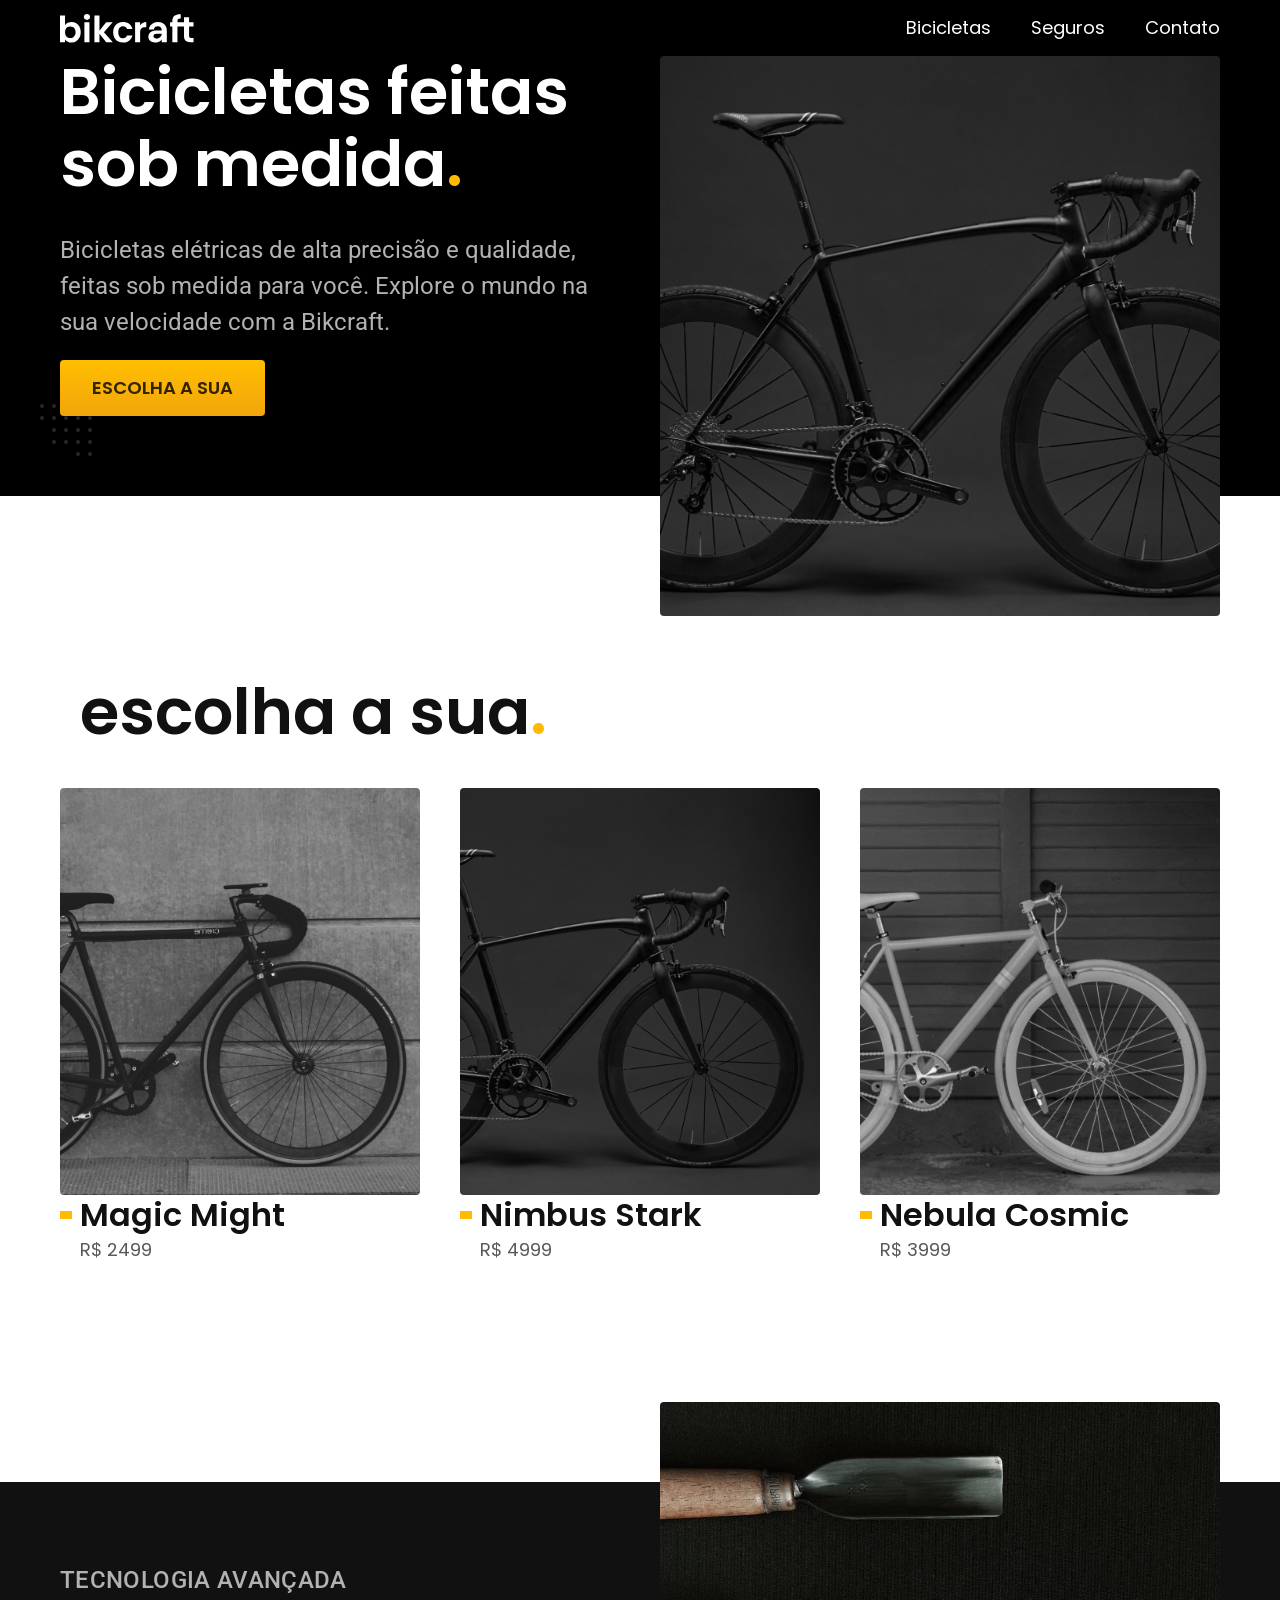
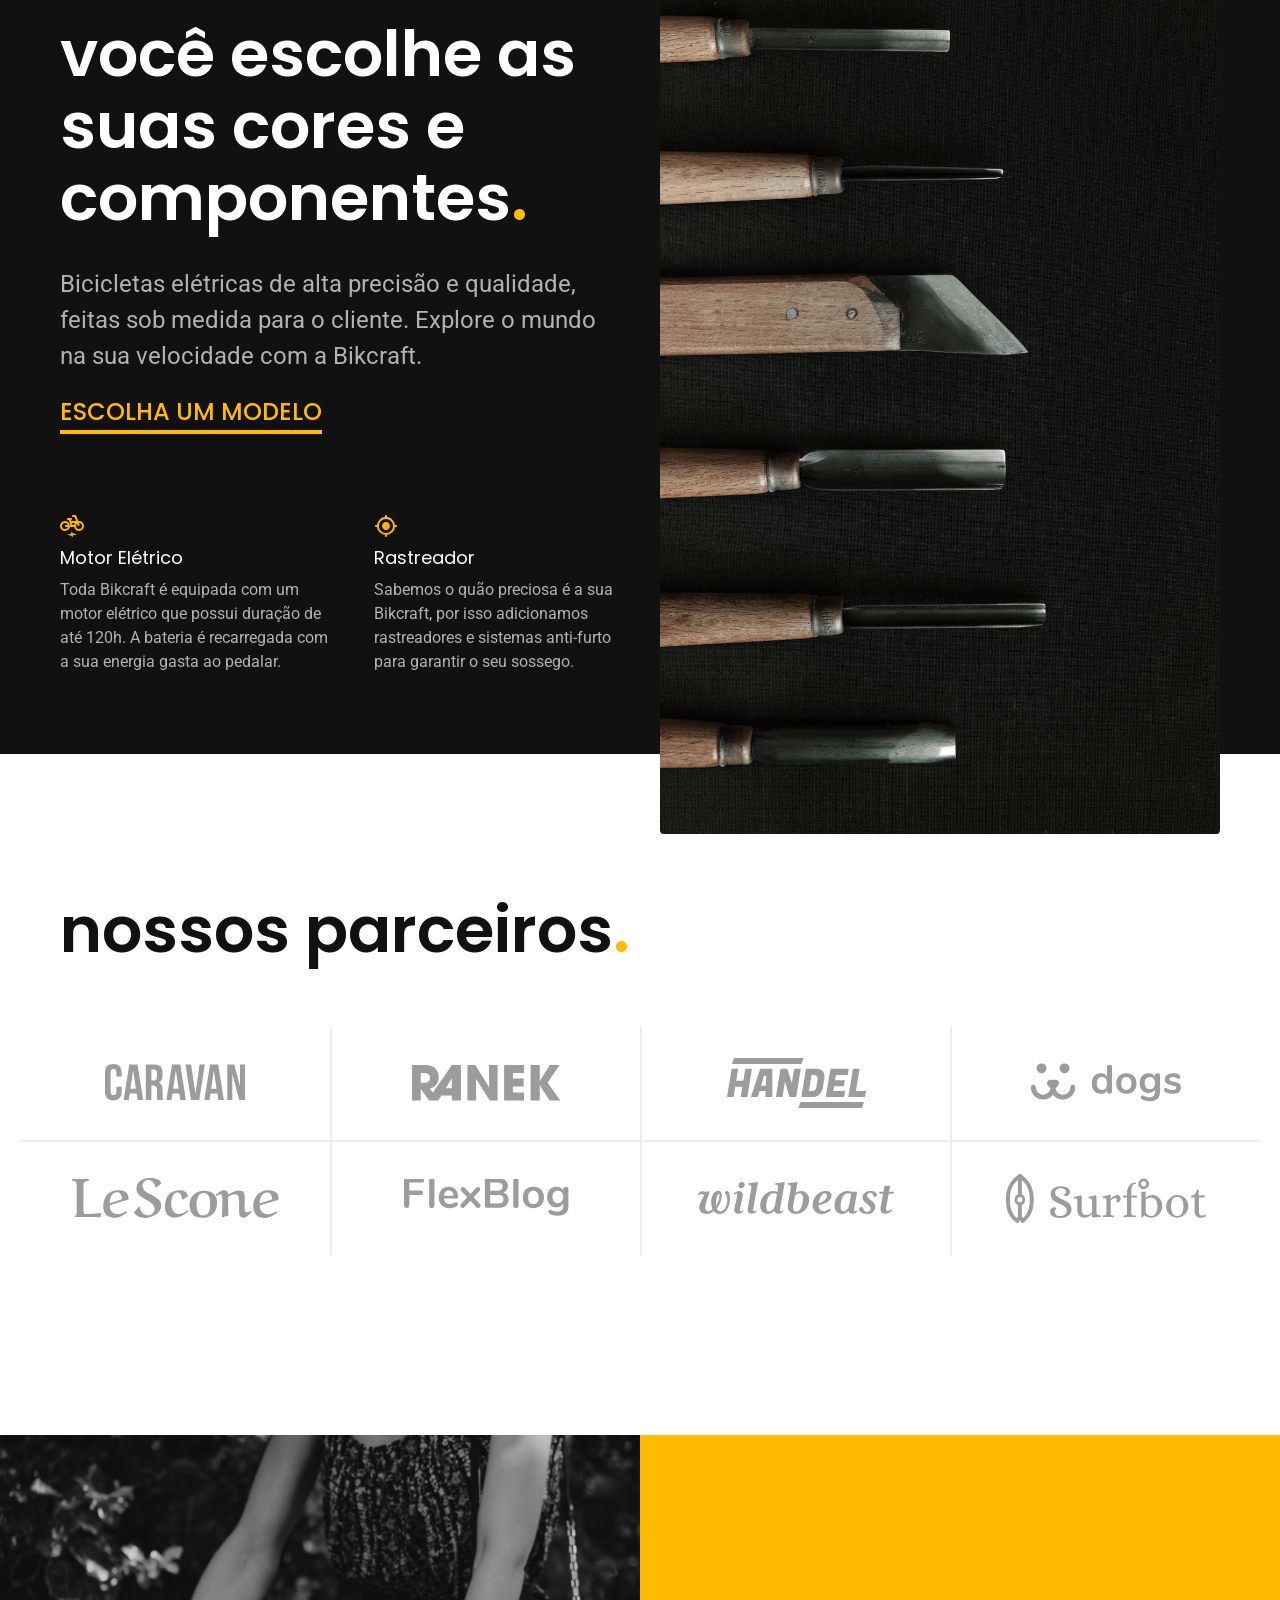
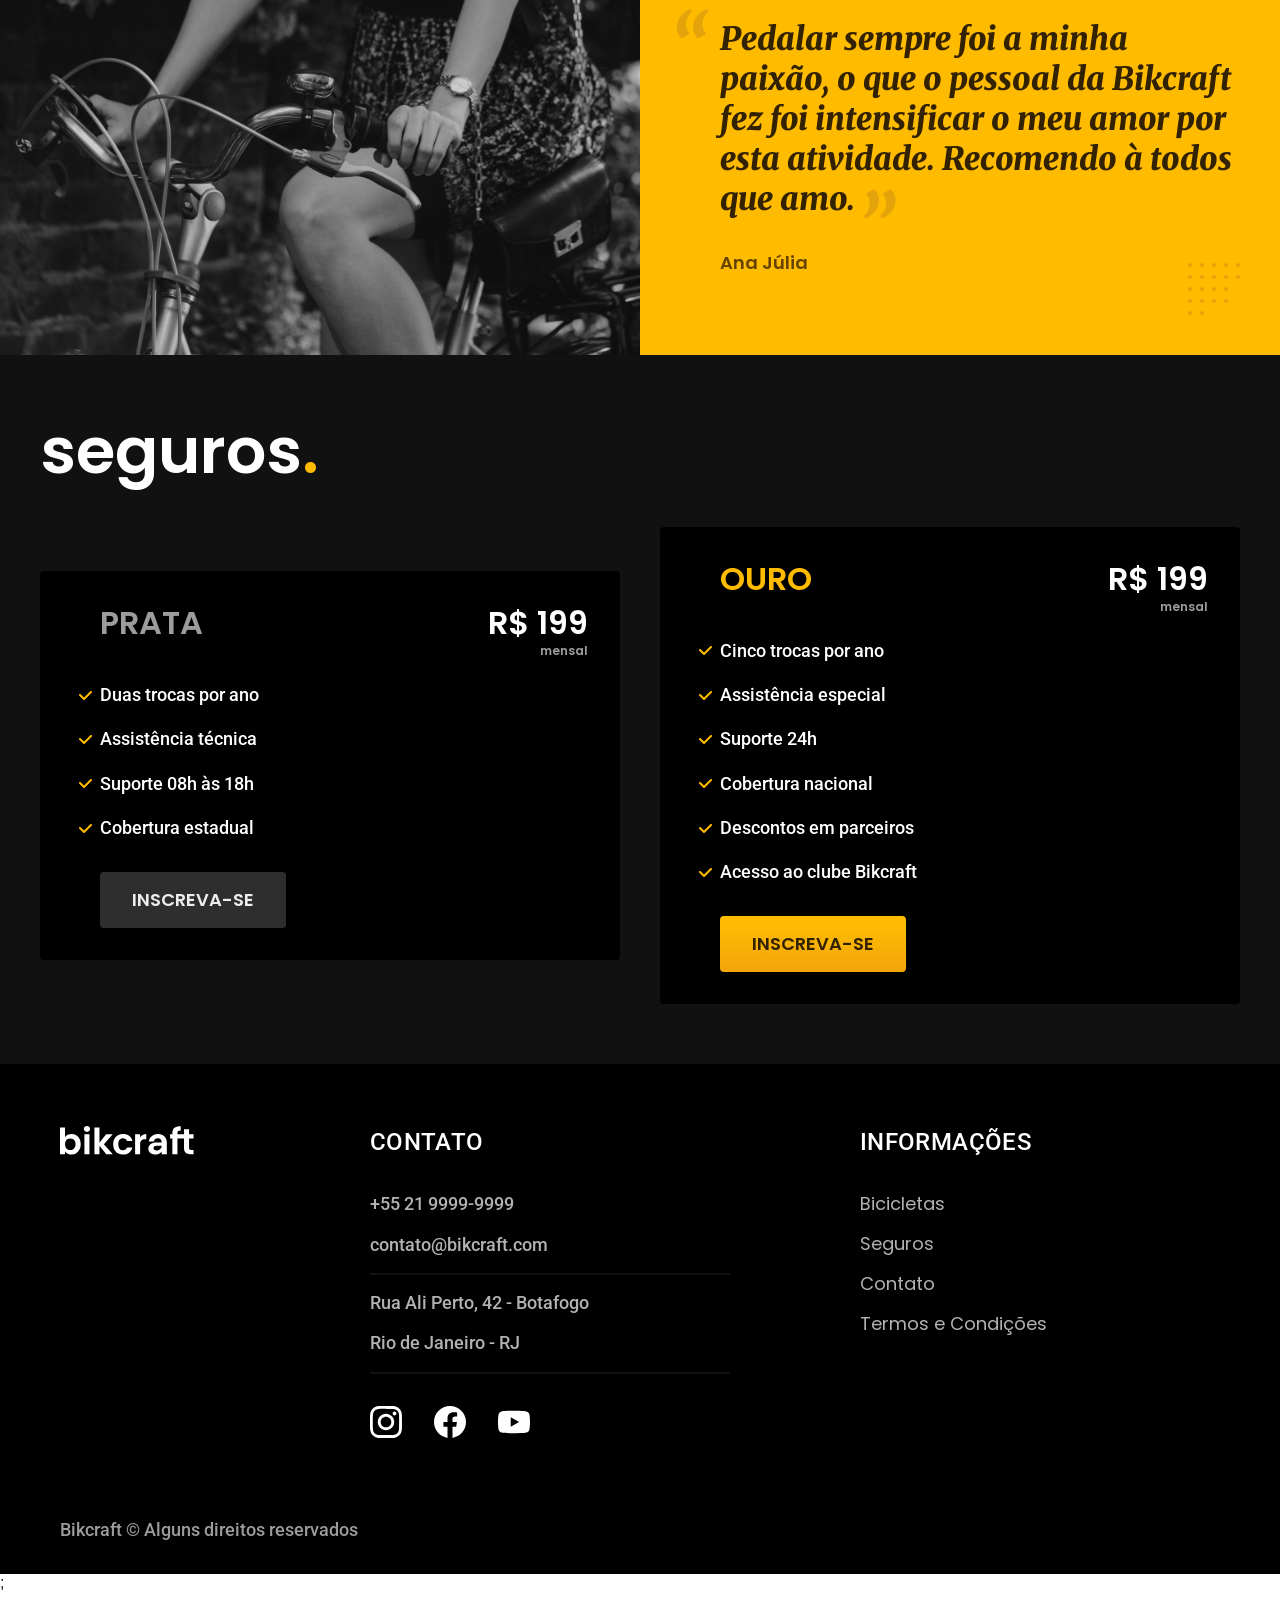
==== commit c0022b77: "added animations in the home page" ====
--- a/index.html
+++ b/index.html
@@ -14,6 +14,7 @@
   <link rel="preconnect" href="https://fonts.googleapis.com">
   <link rel="preconnect" href="https://fonts.gstatic.com" crossorigin>
   <link href="https://fonts.googleapis.com/css2?family=Merriweather:ital,opsz,wght@1,18..144,900&family=Poppins:wght@400;600&family=Roboto:ital,wght@0,100..900;1,100..900&display=swap" rel="stylesheet">
+
 
 </head>
 
@@ -36,13 +37,13 @@
   <main class="introducao-bg">
     <div class="introducao container">
       <div class="introducao-conteudo">
-        <h1 class="font-1-xxl cor-0">Bicicletas feitas sob medida<span class="cor-p1">.</span></h1>
-        <p class="font-2-l cor-5">Bicicletas elétricas de alta precisão e qualidade, feitas sob medida para você. Explore o mundo na sua velocidade com a Bikcraft.</p>
-        <a class="botao" href="./bicicletas.html">Escolha a sua</a>
+        <h1 class="font-1-xxl cor-0 fadeInDown" data-anime="200">Bicicletas feitas sob medida<span class="cor-p1">.</span></h1>
+        <p class="font-2-l cor-5 fadeInDown" data-anime="400">Bicicletas elétricas de alta precisão e qualidade, feitas sob medida para você. Explore o mundo na sua velocidade com a Bikcraft.</p>
+        <a class="botao fadeInDown" href="./bicicletas.html" data-anime="600">Escolha a sua</a>
       </div>
       <picture>
         <source media="(max-width: 800px)" srcset="./img/bicicletas/nimbus.jpg">
-        <img src="./img/fotos/introducao.jpg" width="1280" height="1600" alt="Bicicleta elétrica preta">
+        <img src="./img/fotos/introducao.jpg" data-anime="800" class="fadeInDown" width="1280" height="1600" alt="Bicicleta elétrica preta">
       </picture>
     </div>
   </main>
@@ -217,7 +218,8 @@
 
   </footer>
 
-
+  <script src="./js/plugins/simple-anime.js"></script>;
+  <script src="./js/script.js"></script>
 </body>
 
 </html>
--- a/css/style.css
+++ b/css/style.css
@@ -8,6 +8,7 @@
 @import "./utilidades/tipografia.css";
 @import "./utilidades/cores.css";
 @import "./utilidades/formulario.css";
+@import "./utilidades/animacao.css";
 
 /* Home */
 @import "./home/introducao.css";
--- a/css/style.css
+++ b/css/style.css
@@ -8,6 +8,7 @@
 @import "./utilidades/tipografia.css";
 @import "./utilidades/cores.css";
 @import "./utilidades/formulario.css";
+@import "./utilidades/animacao.css";
 
 /* Home */
 @import "./home/introducao.css";
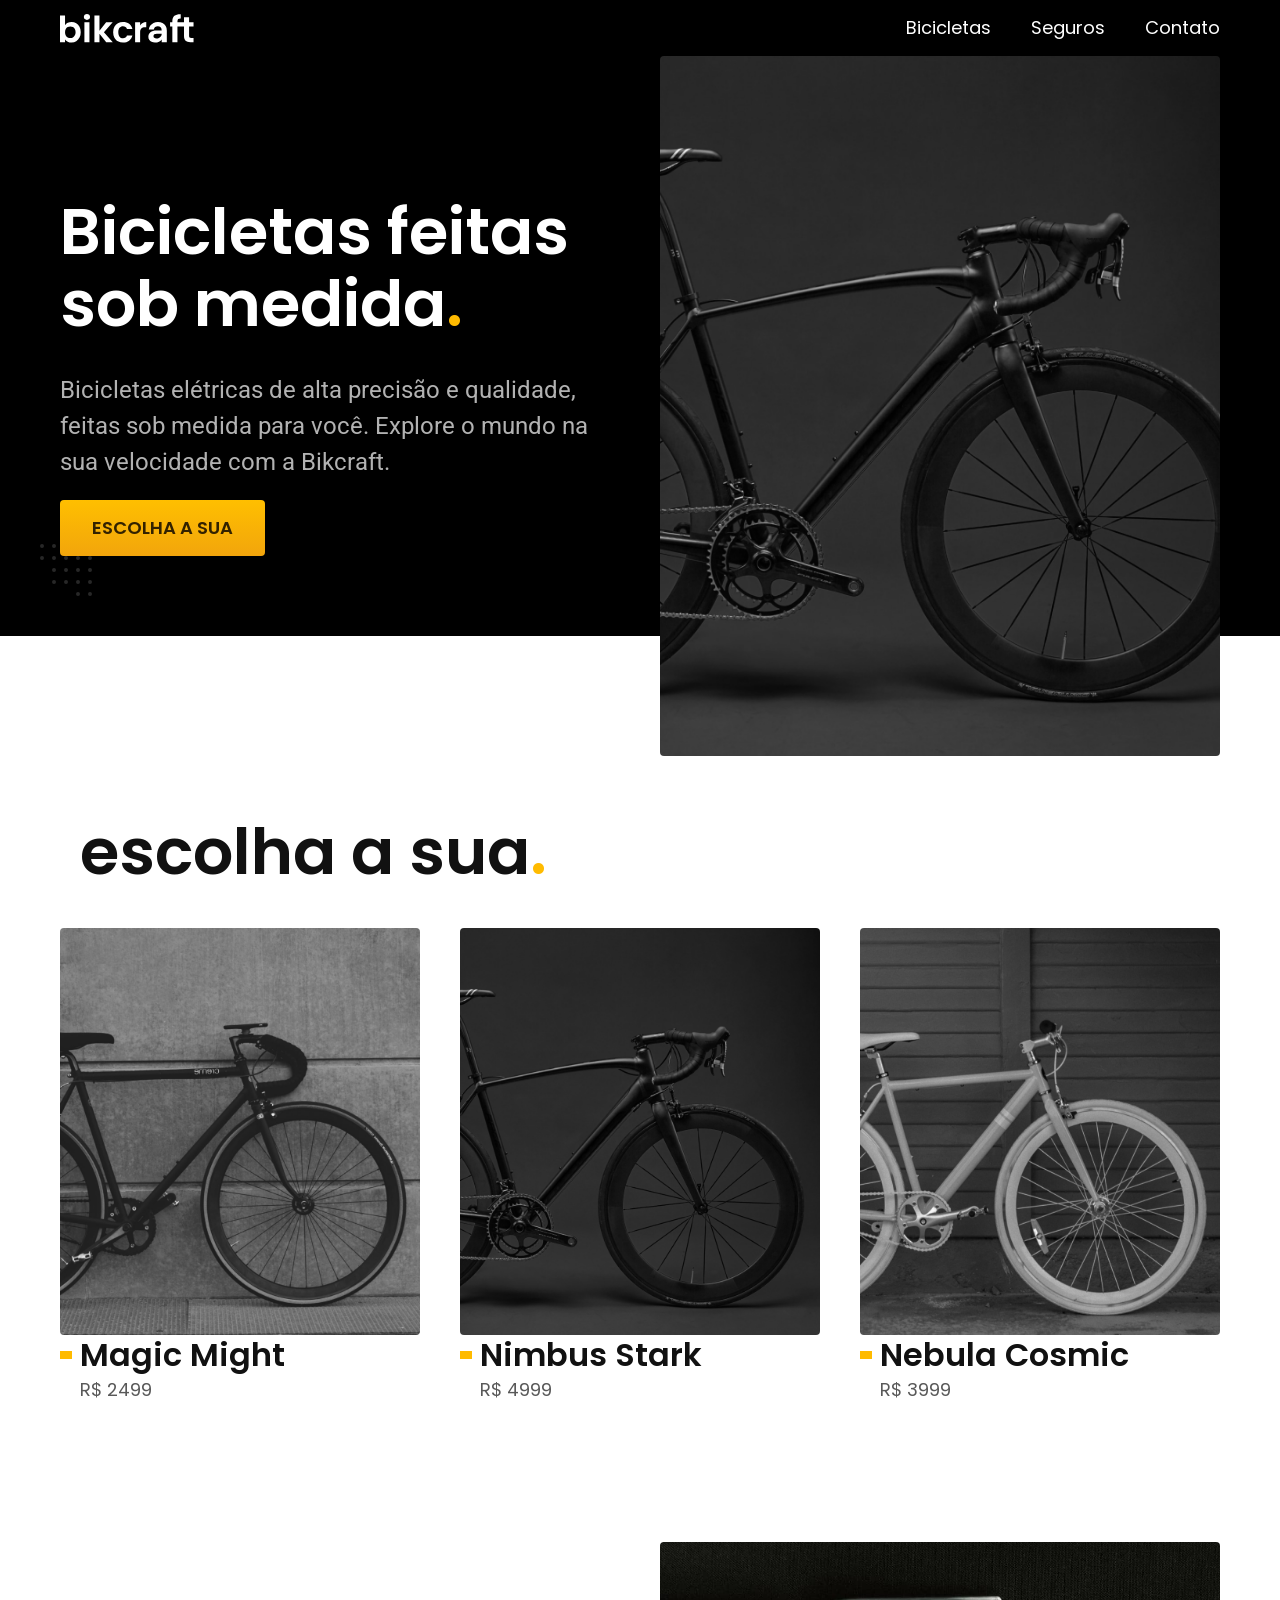
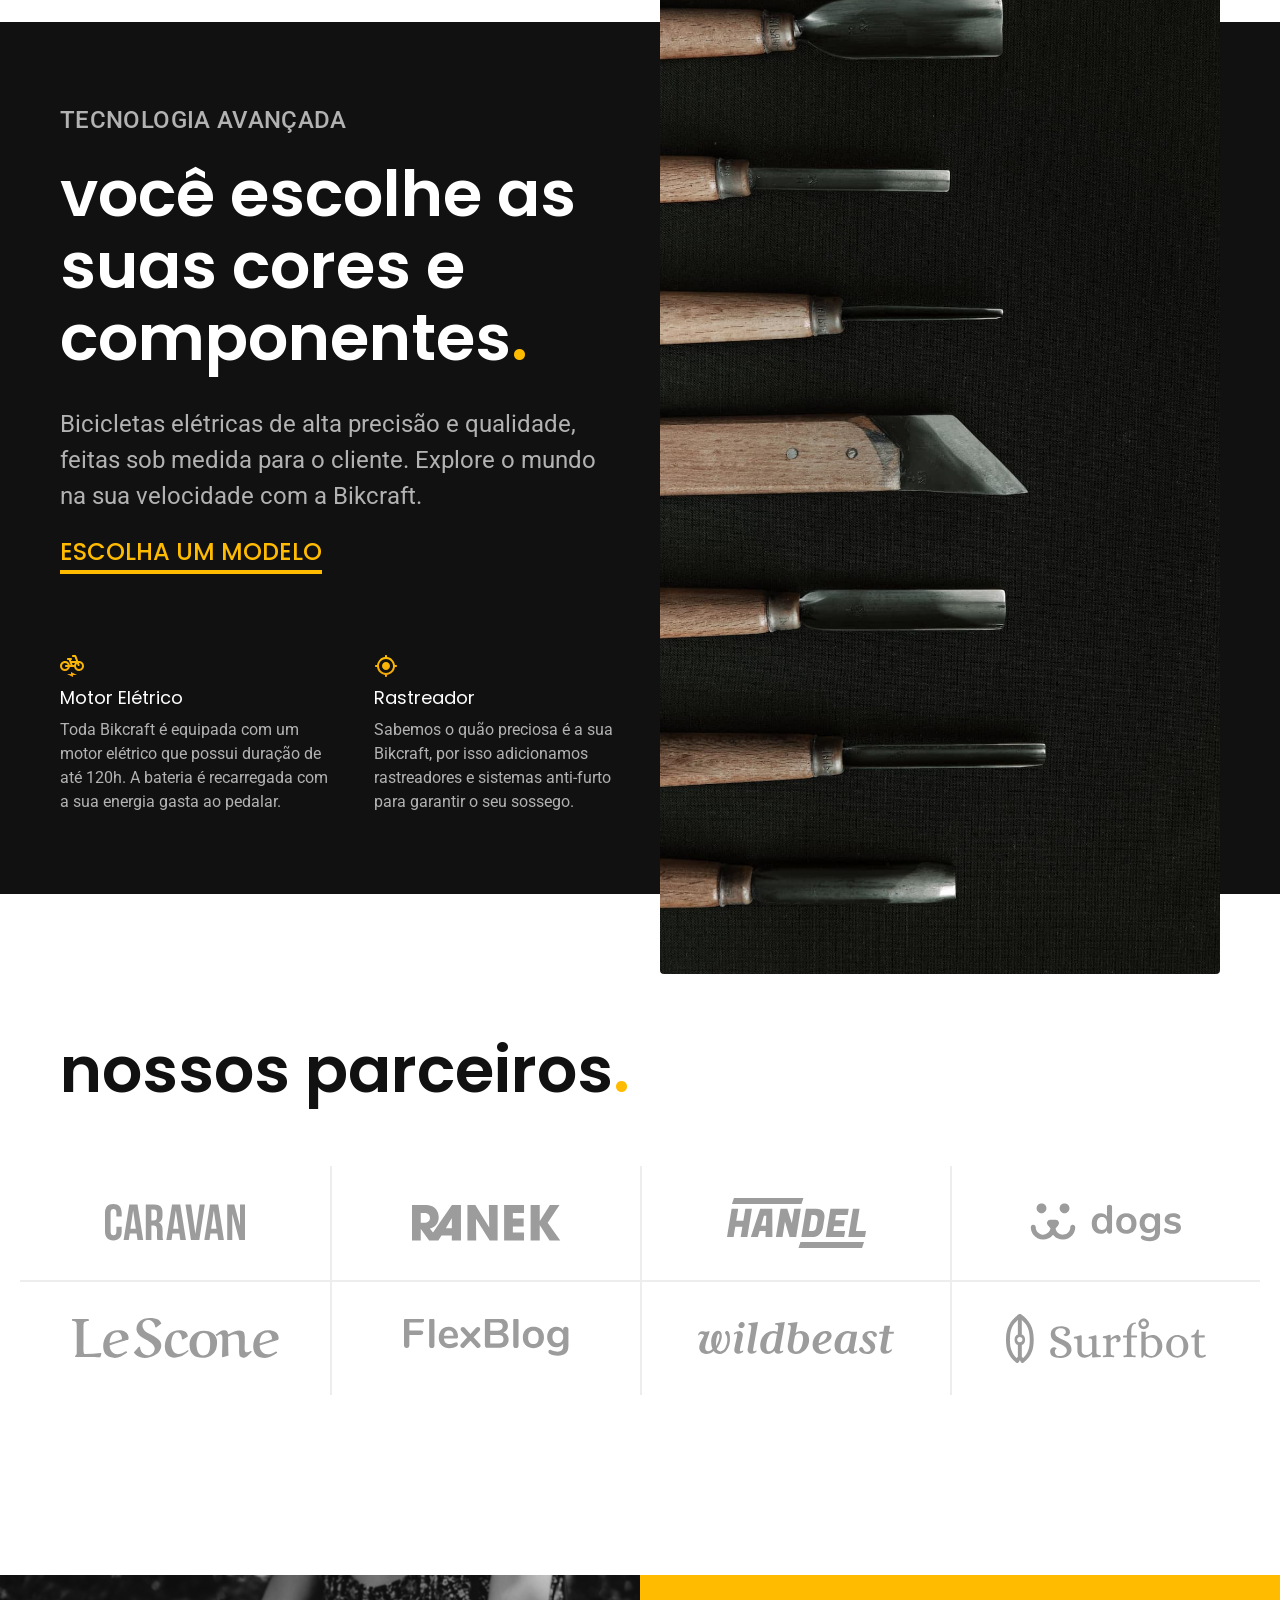
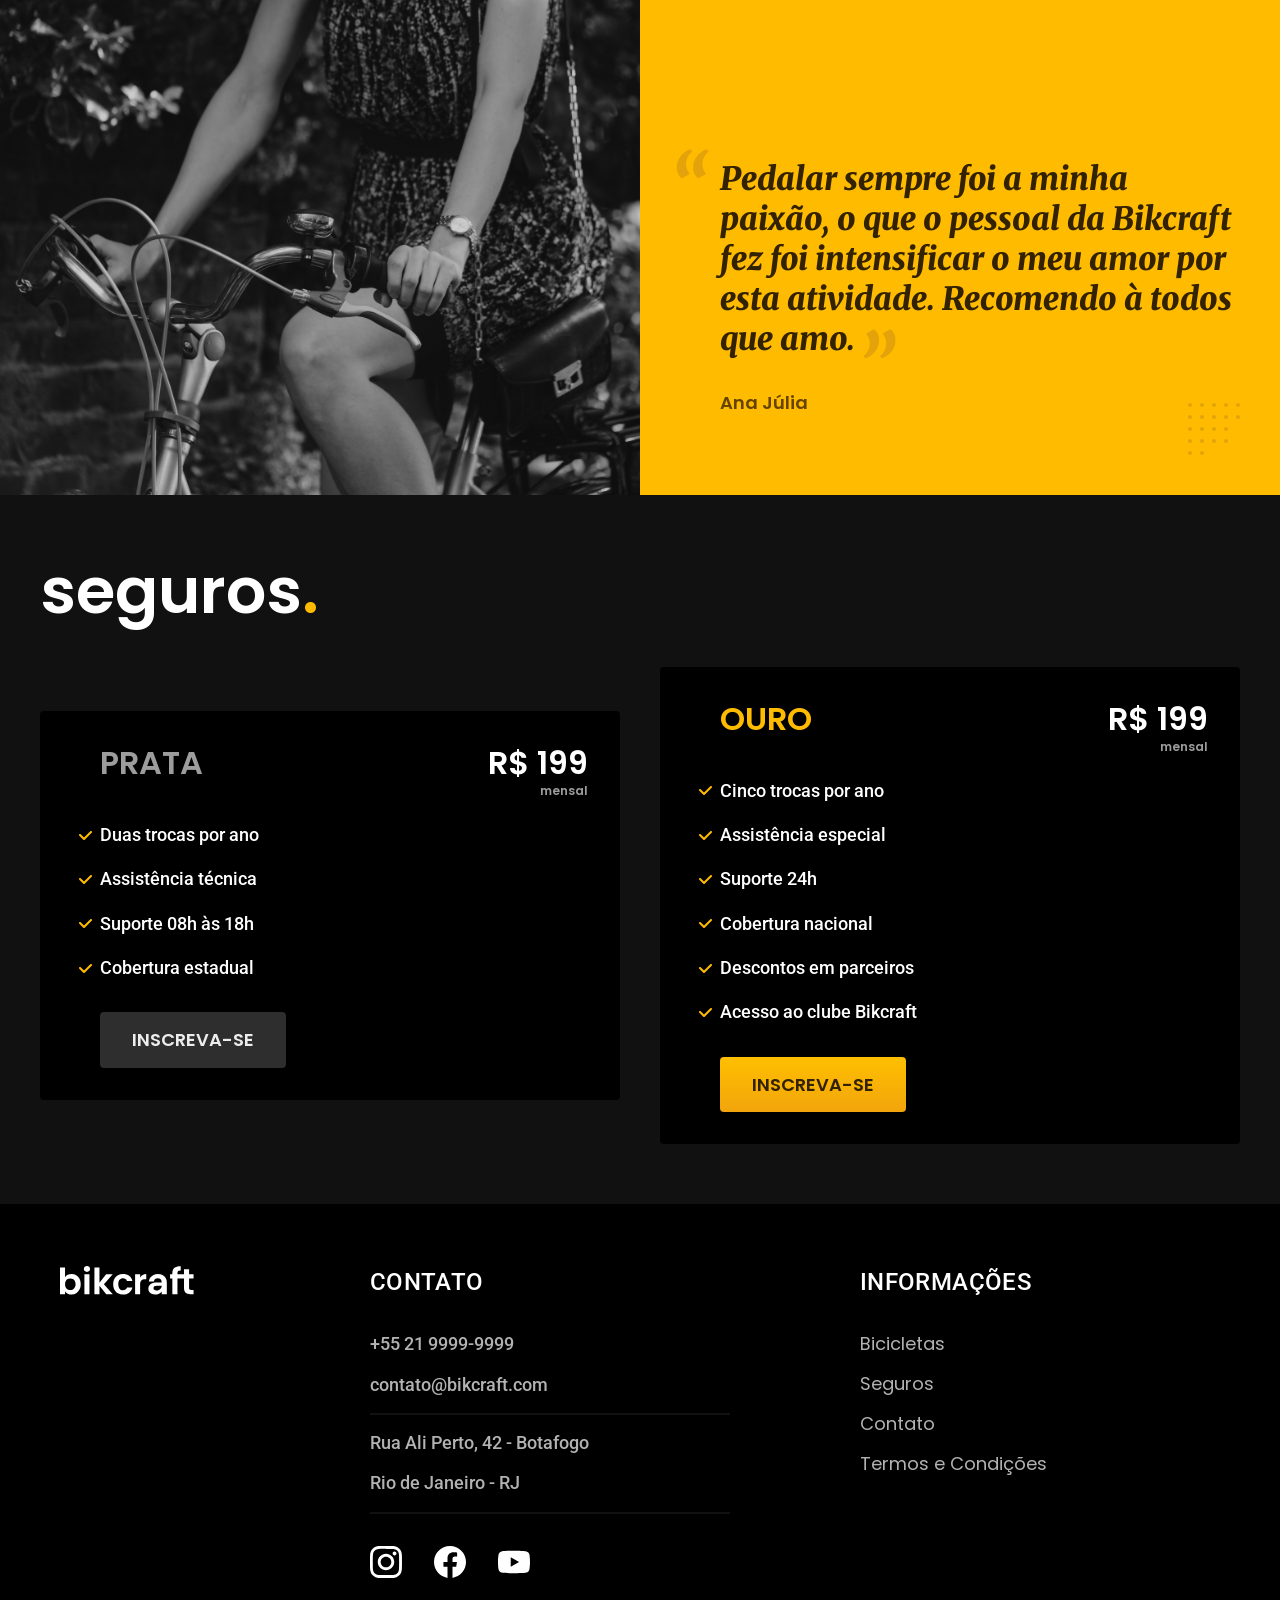
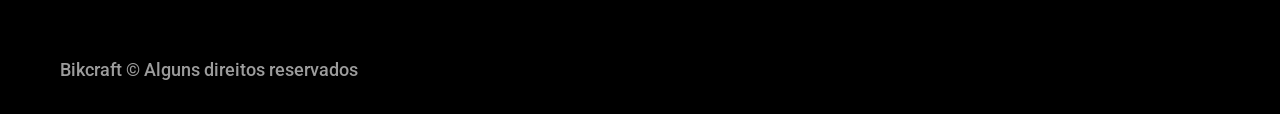
==== commit e888f7e7: "added a solution to the user when opened in no javascript mode" ====
--- a/index.html
+++ b/index.html
@@ -15,7 +15,9 @@
   <link rel="preconnect" href="https://fonts.gstatic.com" crossorigin>
   <link href="https://fonts.googleapis.com/css2?family=Merriweather:ital,opsz,wght@1,18..144,900&family=Poppins:wght@400;600&family=Roboto:ital,wght@0,100..900;1,100..900&display=swap" rel="stylesheet">
 
-
+  <!-- script para deixar a página usável mesmo que o user tenha o js desabilitado no navegador -->
+  <!-- document. (acessar HTML da pagina) . adicione classe -->
+  <script>document.documentElement.classList.add('js')</script>
 </head>
 
 <body>
@@ -218,7 +220,7 @@
 
   </footer>
 
-  <script src="./js/plugins/simple-anime.js"></script>;
+  <script src="./js/plugins/simple-anime.js"></script>
   <script src="./js/script.js"></script>
 </body>
 
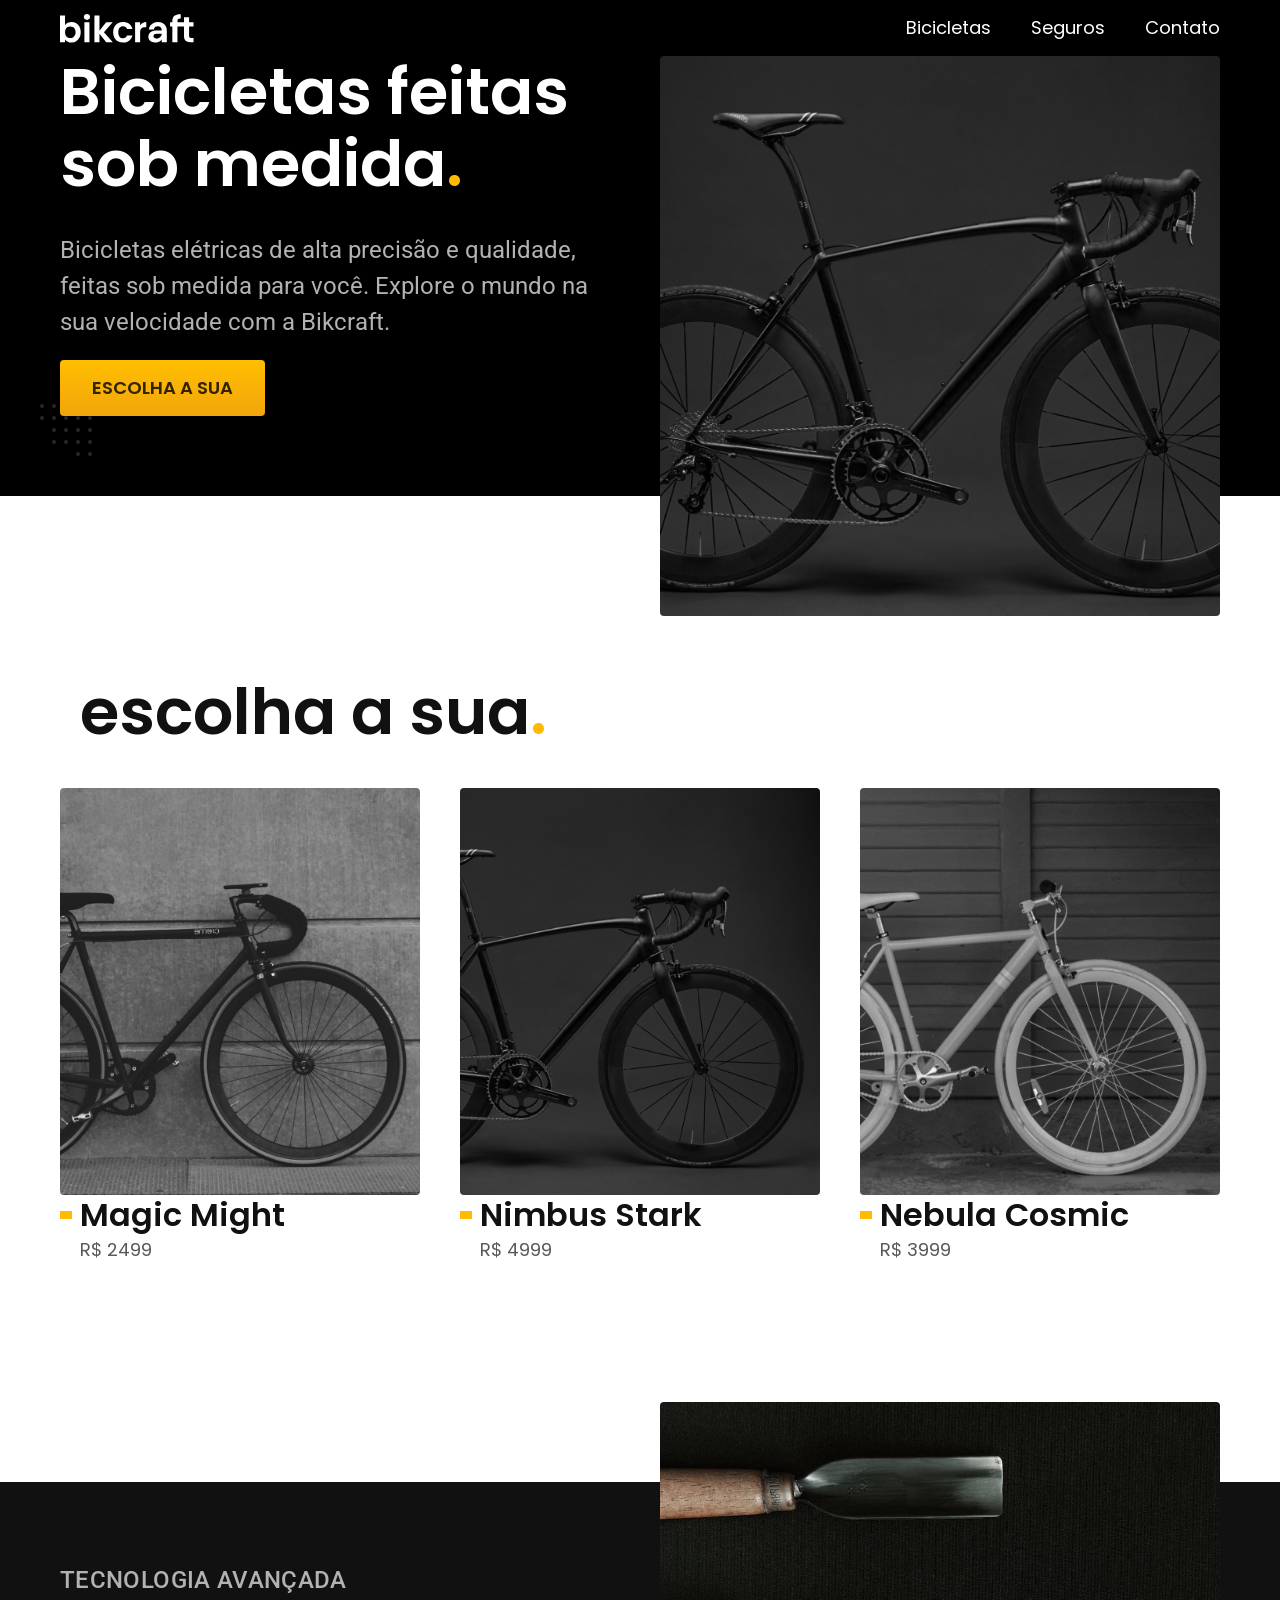
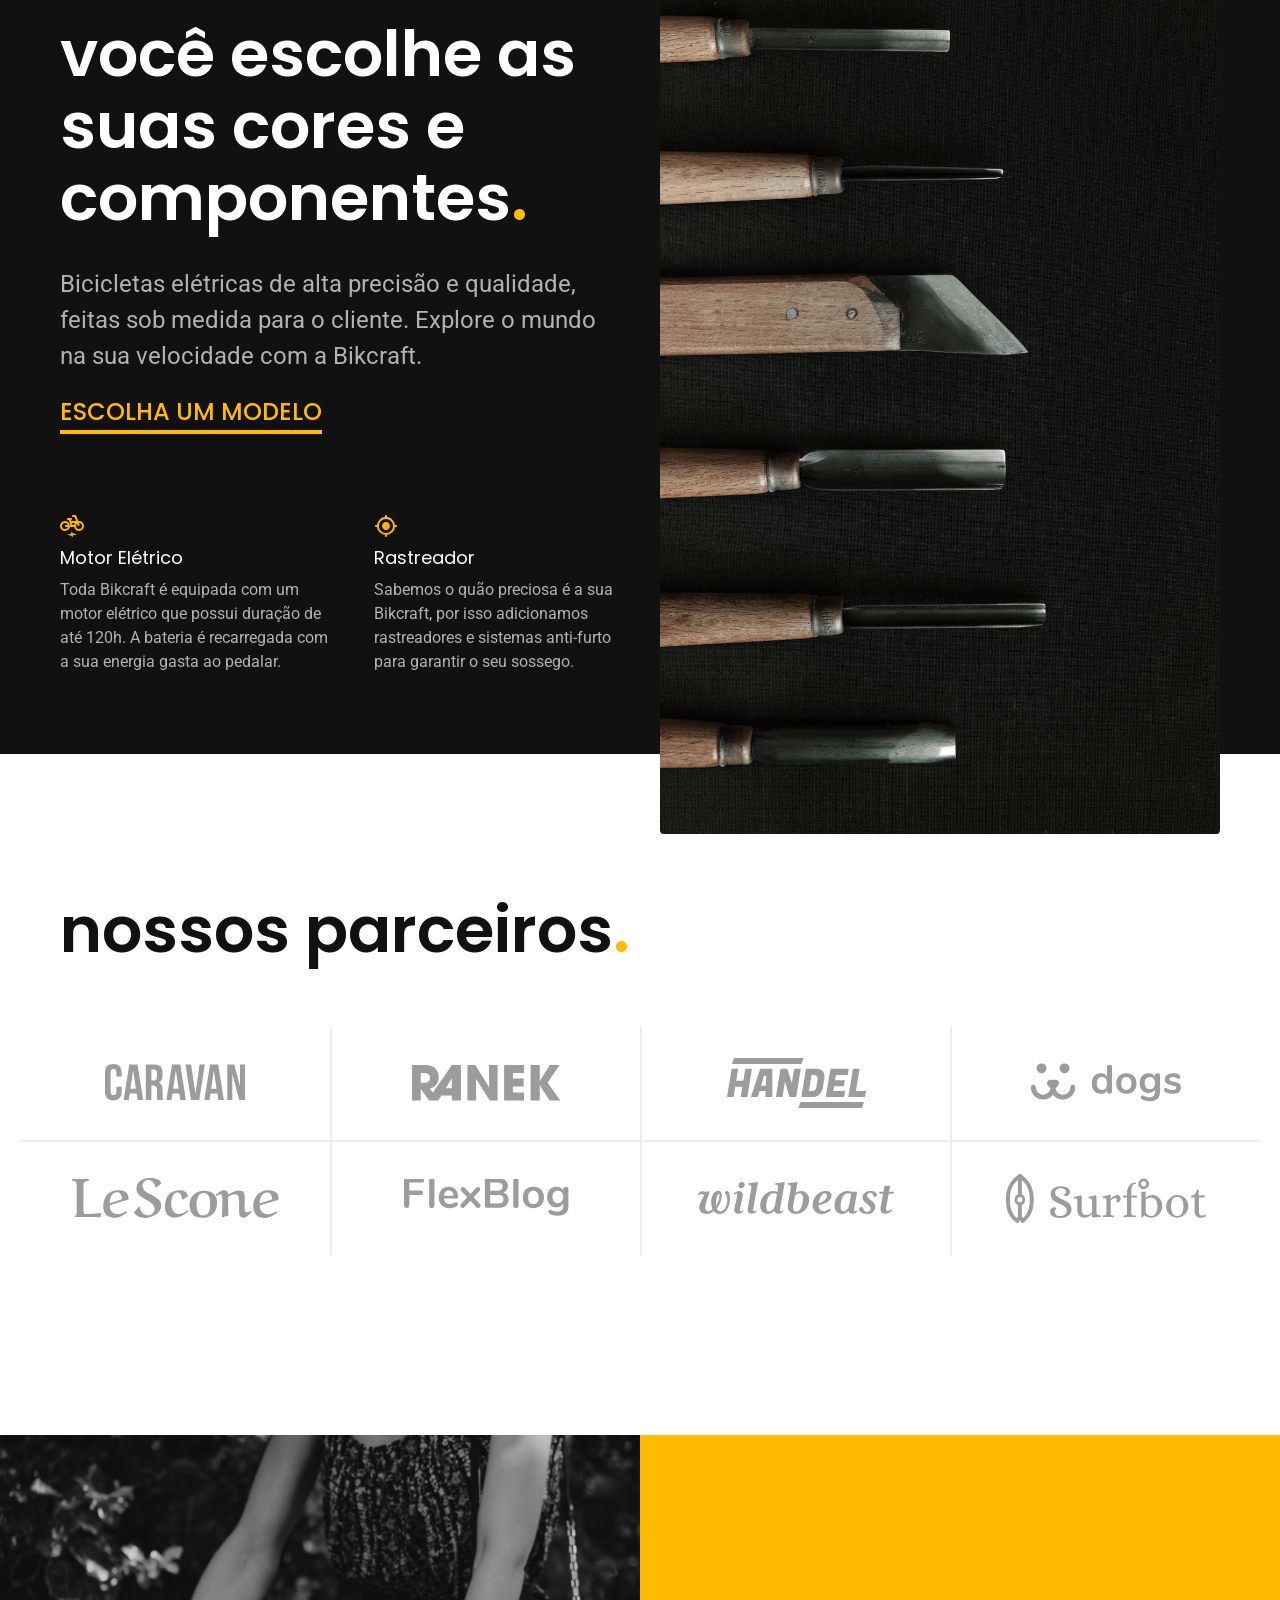
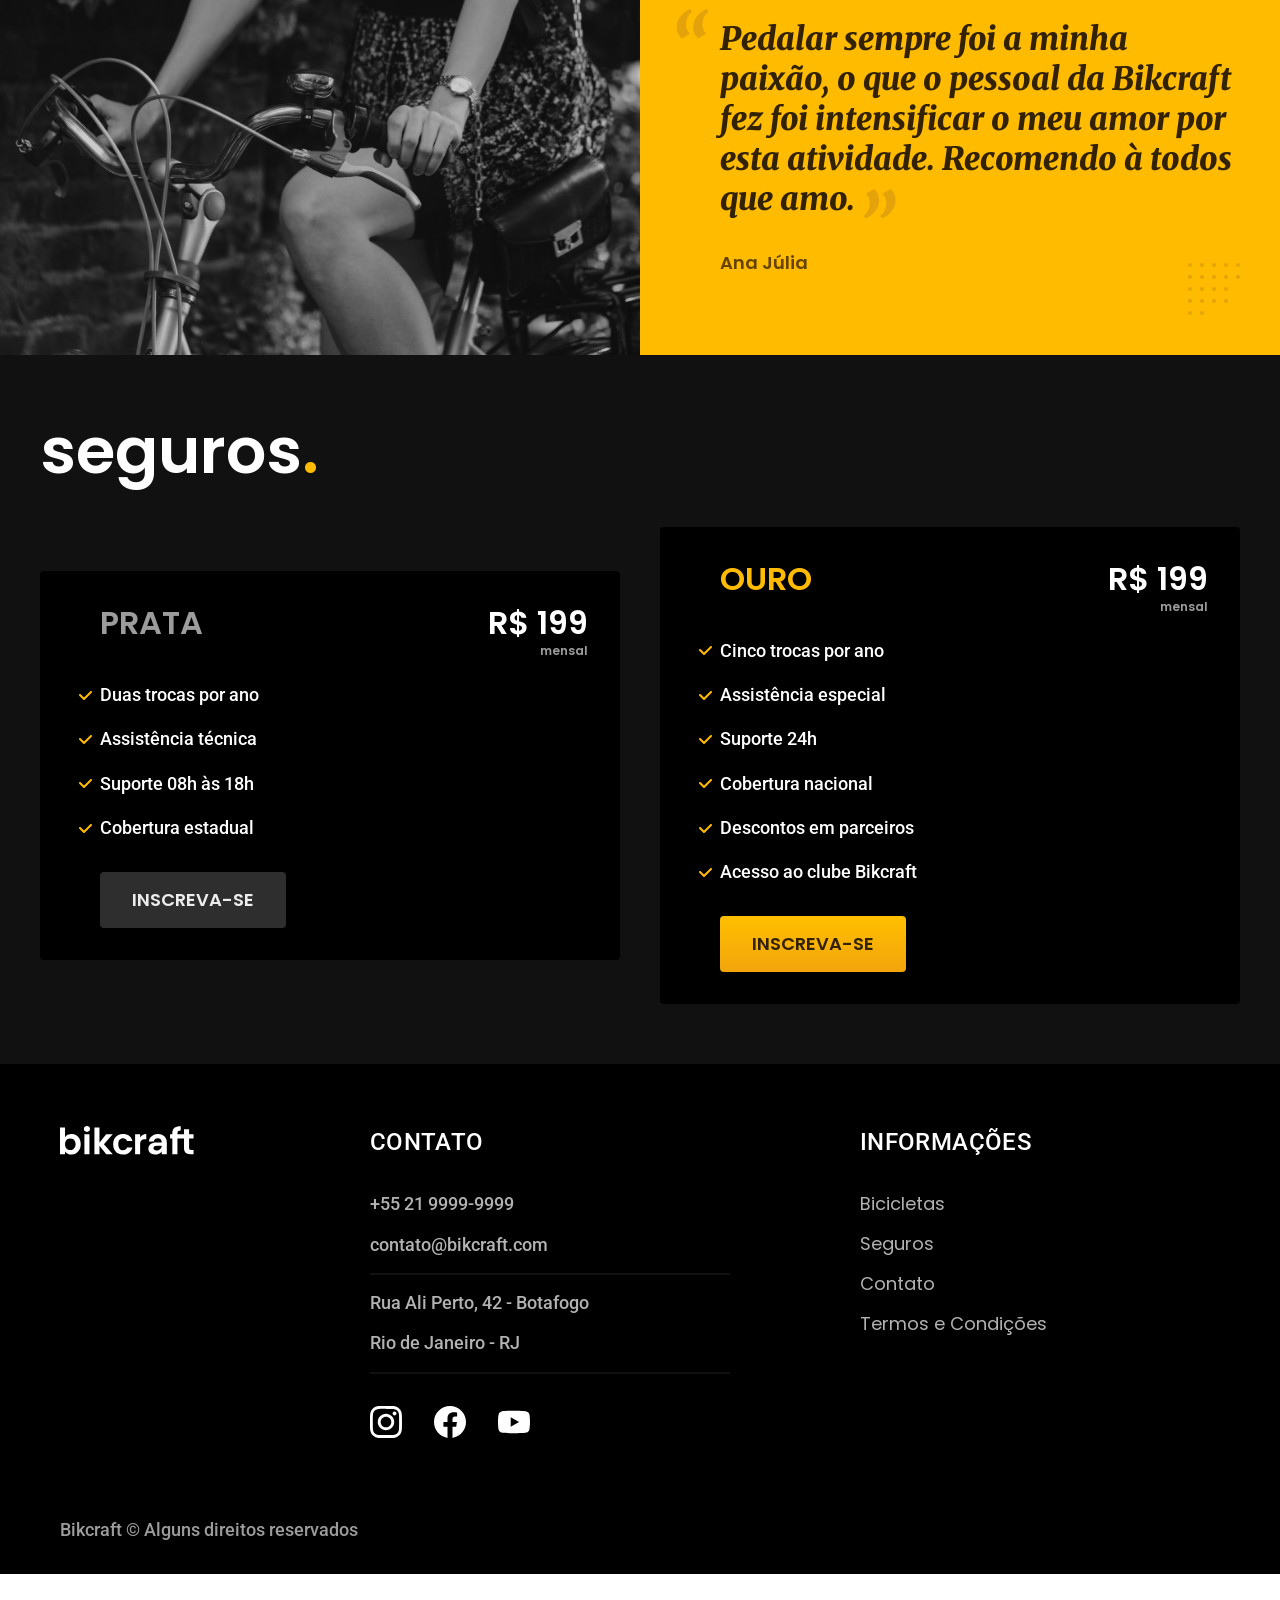
==== commit eb6ce675: "optimized for production" ====
--- a/index.html
+++ b/index.html
@@ -7,9 +7,9 @@
   <title>Bikcraft - Bicicletas Elétricas</title>
   <meta name="description" content="Bicicletas elétricas de alta precisão e qualidade, feitas sob medida para o cliente. Explore o mundo na sua velocidade com a Bikcraft.">
 
-  <link rel="preload" href="./css/style.css" as="style">
-  <link rel="stylesheet" href="./css/style.css">
-
+  <link rel="icon" href="./favicon.svg" type="image/svg+xml">
+  <link rel="preload" href="./css/style.min.css" as="style">
+  <link rel="stylesheet" href="./css/style.min.css">
 
   <link rel="preconnect" href="https://fonts.googleapis.com">
   <link rel="preconnect" href="https://fonts.gstatic.com" crossorigin>
--- a/css/style.min.css
+++ b/css/style.min.css
@@ -0,0 +1 @@
+body{margin:0;font-family:Arial,Helvetica,sans-serif;color:var(--cor-11)}a,blockquote,dd,h1,h2,h3,h4,p,ul{margin:0}ul{margin:0;padding:0;list-style:none}a{text-decoration:none;color:inherit}button{border:none}img{max-width:100%;height:auto;display:block}img[src$=".jpg"]{border-radius:4px}.header-bg{background-color:var(--cor-12)}.header{display:flex;flex-wrap:wrap;gap:20px;justify-content:space-between;align-items:center;padding:20px 0}.header-menu{display:flex;flex-wrap:wrap;gap:40px}.header-menu a{padding:16px 0;display:inline-block;position:relative}.header-menu a:after{content:"";display:block;height:2px;width:0;background-color:var(--cor-0);margin-top:4px;transition:.3s;position:absolute}.header-menu a.ativo::after,.header-menu a:hover::after{width:100%}@media (max-width:800px){.header-menu{gap:20px}.header a{background-color:var(--cor-11);padding:12px 16px;border-radius:4px}.header-menu a:hover{background-color:var(--cor-10)}}@media (max-width:600px){.header-menu{gap:12px}.header-menu a{padding:8px 12px;font-size:14px}}.footer-bg{background-color:var(--cor-12);padding:60px 0 32px 0}.footer{display:grid;grid-template-columns:3fr 5fr 4fr;gap:40px;padding:60px 0}.footer h3{margin-bottom:32px}.footer-contato ul{margin-bottom:32px}.footer li{margin-bottom:16px}.footer-contato li:nth-child(2n):after{content:"";display:block;max-width:360px;height:2px;background-color:var(--cor-11);margin-top:16px}.footer-redes{display:flex;gap:32px}.footer a:hover{color:var(--cor-0)}.footer-copy{grid-column:1/-1;margin-top:40px}@media (max-width:800px){.footer>img{display:none}.footer{grid-template-columns:1fr 1fr}}@media (max-width:600px){.footer{grid-template-columns:1fr;gap:60px}.footer-copy{margin-top:0}}.container{box-sizing:border-box;max-width:1200px;padding:0 20px;margin:0 auto}.botao{background:linear-gradient(#ffbf00,#f2a50c);color:#320;padding:16px 32px;display:inline-block;border-radius:4px;box-shadow:0 1px 2px rgba(0,0,0,.1);text-transform:uppercase;font:600 1.125rem/1.33 Poppins,sans-serif;max-width:max-content;cursor:pointer}.botao:hover{background:linear-gradient(#ffb60d,#e59317)}.botao.secundario{background:var(--cor-10);color:var(--cor-2)}.botao.secundario:hover{background:var(--cor-9)}.botao.seta{display:flex;align-items:center}.botao.seta::after{content:"";display:inline-block;width:18px;height:10px;margin-left:12px;background:url("../img/icones/seta.svg")}.botao.seta:hover::after{transform:translateX(4px);transition:transform .2s}.link{color:var(--cor-p1);display:inline-block;font:500 1.5rem/1.5 Poppins,sans-serif;text-transform:uppercase}.link::after{content:"";display:block;width:100%;height:4px;background-color:currentColor}.link:hover{color:var(--cor-0)}.titulo-bg{background-color:var(--cor-11);padding:60px 0}.titulo{background:url("../img/dec/top-right.svg") no-repeat top right 20px}.titulo p{margin-bottom:4px}@media (max-width:800px){.titulo-bg{background-color:var(--cor-12);padding:40px 0}.titulo p{font-size:1rem;text-transform:lowercase;font-weight:400}}@media (max-width:600px){.botao{font-size:1rem;padding:12px 16px}}.font-1-xs{font:600 0.75rem/1.35 Poppins,sans-serif}.font-2-xs{font:400 0.875rem/1.43 Roboto,sans-serif}.font-1-s{font:400 1rem/1.5 Poppins,sans-serif}.font-2-s{font:400 1rem/1.5 Roboto,sans-serif}.font-1-m,.font-1-m-b{font:400 1.125rem/1.33 Poppins,sans-serif}.font-1-m-b{font-weight:600}.font-2-m{font:500 1.125rem/1.35 Roboto,sans-serif}.font-1-l{font:400 1.5rem/1.5 Poppins,sans-serif}.font-2-l,.font-2-l-b{font:400 1.5rem/1.5 Roboto,sans-serif}.font-2-l-b{font-weight:500;letter-spacing:.015em;text-transform:uppercase}.font-1-xl,.font-2-xl{font:600 2rem/1.25 Poppins,sans-serif}.font-2-xl{font-family:Roboto,sans-serif}.font-1-xxl{font:600 4rem/1.125 Poppins,sans-serif}@media (max-width:1200px){.font-1-xxl{font-size:3rem}.font-2-l,.font-2-l-b{font-size:1.25rem}}@media (max-width:800px){.font-1-xxl{font-size:2rem}.font-1-xl,.font-2-xl{font-size:1.5rem}}:root{--cor-0:#ffffff;--cor-1:#f7f7f7;--cor-2:#ededed;--cor-3:#dedede;--cor-4:#cccccc;--cor-5:#b2b2b2;--cor-6:#9c9c9c;--cor-7:#717171;--cor-8:#595959;--cor-9:#404040;--cor-10:#2e2e2e;--cor-11:#111111;--cor-12:#000000;--cor-p1:#ffbb00;--cor-p2:#e4a30b;--cor-p3:#a66f00;--cor-p4:#664400;--cor-p5:#332200}.cor-0{color:var(--cor-0)}.cor-1{color:var(--cor-1)}.cor-2{color:var(--cor-2)}.cor-3{color:var(--cor-3)}.cor-4{color:var(--cor-4)}.cor-5{color:#b2b2b2}.cor-6{color:var(--cor-6)}.cor-7{color:var(--cor-7)}.cor-8{color:var(--cor-8)}.cor-9{color:var(--cor-9)}.cor-10{color:var(--cor-10)}.cor-11{color:var(--cor-11)}.cor-12{color:var(--cor-12)}.cor-p1{color:var(--cor-p1)}.cor-p2{color:var(--cor-p2)}.cor-p3{color:var(--cor-p3)}.cor-p4{color:var(--cor-p4)}.cor-p5{color:var(--cor-p5)}.form{display:grid;grid-template-columns:1fr 1fr;gap:20px}.form label{display:block;font:400 1rem/1.5 Poppins,sans-serif;margin-bottom:4px}.form input[type=email],.form input[type=text],.form textarea{font:400 1rem/1.5 Roboto,sans-serif;background:var(--cor-1);border:1px solid var(--cor-2);padding:12px;border-radius:4px;width:100%;box-sizing:border-box}.form input[type=email]:focus,.form input[type=text]:focus,.form textarea:focus{outline:0;background-color:var(--cor-0);border-color:var(--cor-p1);box-shadow:0 0 0 1px #fea}.form .col-2{grid-column:1/-1}@media (max-width:600px){.form{grid-template-columns:1fr}.form .col-2{grid-column:1}}.js .fadeInDown{transform:translate3d(0,-20px,0)}.js .fadeInUp{transform:translate3d(0,20px,0)}.js .fadeInRight{transform:translate3d(20px,0,0)}.js .fadeInLeft{transform:translate3d(-20px,0,0)}.js [data-anime]{opacity:0}.js .anime{opacity:1;transform:none;transition:transform .8s,opacity .8s}.introducao-bg{background:var(--cor-12) url(../img/dec/bottom-left.svg) no-repeat bottom 160px left 40px;box-shadow:inset 0 -120px var(--cor-0)}.introducao{display:grid;grid-template-columns:1fr 1fr;gap:0 40px}.introducao-conteudo{align-self:end;padding-bottom:200px}.introducao img{height:100%;width:100%;object-fit:cover;border-radius:4px}.introducao h1{margin-bottom:32px}.introducao p{margin-bottom:20px}@media (max-width:800px){.introducao-bg{background-color:var(--cor-11);padding-top:40px;box-shadow:inset 0 -60px var(--cor-0)}.introducao{grid-template-columns:1fr;gap:32px}.introducao-conteudo{padding-bottom:0}.introducao h1{margin-bottom:16px}.introducao p{font-size:16px}.introducao img{height:300px;width:100%}}.tecnologia-bg{background-color:var(--cor-11);box-shadow:inset 0 -80px var(--cor-0),inset 0 80px var(--cor-0)}.tecnologia{display:grid;grid-template-columns:1fr 1fr;gap:40px}.tecnologia-imagem img{width:100%;height:100%;object-fit:cover;object-position:left}.tecnologia-conteudo{padding-top:160px;padding-bottom:160px}.tecnologia-conteudo>span{display:block;margin-bottom:20px}.tecnologia-conteudo h2{display:block;margin-bottom:32px}.tecnologia-conteudo>p{margin-bottom:20px}.tecnologia a{margin-bottom:80px}.tecnologia-vantagens{display:flex;gap:40px}.tecnologia-vantagens h3{margin-bottom:8px;width:max-content}.tecnologia-vantagens img{width:24px;margin-bottom:8px}@media (max-width:800px){.tecnologia-bg{box-shadow:initial}.tecnologia{grid-template-columns:1fr}.tecnologia a{margin-bottom:60px}.tecnologia-conteudo{padding-top:60px;padding-bottom:60px}.tecnologia-imagem{display:none}}@media (max-width:600px){.tecnologia-vantagens{flex-direction:column}}.parceiros{padding-top:60px;padding-bottom:180px}.parceiros h2{margin-bottom:60px}.parceiros ul{padding:0 20px;max-width:1400px;margin:0 auto;display:grid;grid-template-columns:repeat(4,1fr)}.parceiros li{display:flex;padding:32px;border-left:2px solid var(--cor-2)}.parceiros img{margin:auto}.parceiros li:first-child,.parceiros li:nth-child(5){border-left:none}.parceiros li:nth-child(n+5){border-top:2px solid var(--cor-2)}@media (max-width:800px){.parceiros{padding-bottom:60px}.parceiros h2{margin-bottom:20px}.parceiros ul{grid-template-columns:repeat(2,1fr)}.parceiros li{padding:20px}.parceiros li:nth-child(n+3){border-top:2px solid var(--cor-2)}.parceiros li:nth-child(odd){border-left:none}}.depoimento{display:grid;grid-template-columns:repeat(2,1fr);background:var(--cor-p1);overflow:hidden}.depoimento img{border-radius:0;height:100%;width:100%;object-fit:cover}.depoimento-conteudo{padding:40px 40px 80px 80px;align-self:end;background:url("../img/dec/bottom-right-p.svg") no-repeat bottom 40px right 40px}.depoimento-conteudo p{max-width:32ch;font-family:Merriweather,serif;font-style:italic;font-weight:900;margin-bottom:32px;position:relative}.depoimento p::after,.depoimento p::before{font-size:5rem;color:var(--cor-p2);position:absolute}.depoimento p::before{content:"“";left:-50px;top:-20px}.depoimento p::after{content:"”"}@media (min-width:1200px){.depoimento img{max-height:520px}}@media (max-width:800px){.depoimento{grid-template-columns:1fr;text-align:center}.depoimento img{max-height:200px}.depoimento-conteudo{padding:40px 20px;margin:auto}}.bicicletas-lista{max-width:1200px;padding-left:20px;padding-right:20px;margin-left:auto;margin-right:auto;padding-top:60px;padding-bottom:120px}.bicicletas-lista h2{max-width:1200px;padding:0 20px;margin:0 20px 40px 20px;box-sizing:border-box}.bicicletas-lista ul{display:flex;gap:40px;padding:0 20px 20px 20px;max-width:1400px;margin:0 auto;overflow-x:auto}#bicicleta .bicicletas-lista ul{padding:0 0 20px 0}.bicicletas-lista li{min-width:280px}.bicicletas-lista a{display:block}.bicicletas-lista img{object-fit:cover}.bicicletas-lista h3{margin-bottom:3px;display:flex;align-items:center}.bicicletas-lista h3::before{content:"";display:inline-block;width:12px;height:8px;margin-right:8px;background-color:var(--cor-p1);transition:width .2s}.bicicletas-lista a:hover h3::before{width:24px}.bicicletas-lista li span{padding-left:20px}@media (max-width:800px){.bicicletas-lista{padding-bottom:60px}.bicicletas-lista ul{gap:20px}}.bicicletas-bg{background:linear-gradient(to right,var(--cor-0) 30%,var(--cor-11) 0)}.bicicletas{display:grid;grid-template-columns:1fr 1fr;gap:40px;padding-top:60px;padding-bottom:60px;background:url("../img/dec/top-right.svg") no-repeat top 40px right 40px}.bicicletas-imagem{display:grid}.bicicletas-imagem img{grid-area:1/1}.bicicletas-imagem span{grid-area:1/1;place-self:start end;margin-top:20px;background:var(--cor-12);display:inline-block;padding:8px 16px 8px 8px;border-radius:4px 0 0 4px}.bicicletas-conteudo{display:grid;grid-template-columns:1fr auto;align-content:start}.bicicletas h2,.bicicletas p{grid-column:1/-1}.bicicletas h2{margin-bottom:20px}.bicicletas h2::before{content:"";display:block;width:12px;height:8px;background-color:var(--cor-p1);margin-bottom:8px}.bicicletas p{margin-bottom:32px}.bicicletas a{place-self:end}.bicicletas li{display:flex;align-items:center}.bicicletas ul{display:grid;gap:16px}.bicicletas-conteudo img{width:24px;margin-right:8px}@media (max-width:800px){.bicicletas-bg{background:var(--cor-11)}.bicicletas{grid-template-columns:1fr;gap:20px;padding-top:40px;padding-bottom:40px}}@media (max-width:600px){.bicicletas-conteudo{grid-template-columns:1fr}.bicicletas ul{font-size:1rem;grid-template-columns:1fr 1fr;margin-bottom:32px}.bicicletas a{place-self:start}}.bicicleta{display:grid;grid-template-columns:1fr 1fr;align-items:start;gap:40px;padding-top:60px;padding-bottom:60px}#bicicleta .titulo p{text-transform:uppercase}.bicicleta-imagens{display:flex;flex-wrap:wrap;gap:20px}.bicicleta-imagens img{flex:1;min-width:200px}.bicicleta-imagens img:hover{cursor:pointer}.bicicleta-imagens img:first-child{min-width:100%}.bicicleta-conteudo p{margin-bottom:32px}.bicicleta-comprar{display:grid;grid-template-columns:max-content auto;align-items:center;justify-items:start;gap:8px 12px;margin-bottom:40px}.bicicleta-comprar a{grid-row:span 2}.bicicleta-comprar span{display:flex;align-items:center;background-color:var(--cor-12);padding:4px 8px;border-radius:4px}.bicicleta-conteudo h2{text-transform:uppercase;letter-spacing:.015em;margin-bottom:12px}.bicicleta-ficha,.bicicleta-informacoes{padding:32px;background-color:var(--cor-12);border-radius:4px}.bicicleta-informacoes{margin-bottom:40px;display:grid;grid-template-columns:1fr 1fr;gap:32px}.bicicleta-informacoes img{width:24px;margin-bottom:8px}.bicicleta-informacoes img{margin-bottom:8px}.bicicleta-ficha li{padding:4px 0;display:flex;justify-content:space-between;border-bottom:1px solid var(--cor-11)}.bicicleta-ficha li:last-child{border:none}.bicicleta-ficha span{color:var(--cor-6)}@media (max-width:800px){.bicicleta{grid-template-columns:1fr;padding-top:40px;padding-bottom:40px}.bicicleta-imagens{grid-row:2}}@media (max-width:400px){.bicicleta-informacoes{grid-template-columns:1fr}.bicicleta-comprar{grid-template-columns:1fr}}.seguro-bg{background-color:var(--cor-12);box-shadow:inset 0 120px var(--cor-0),inset 0 -120px var(--cor-12)}.seguro{display:grid;grid-template-columns:1fr 1fr;gap:40px}.seguro-imagem img{width:100%;height:100%;object-fit:cover}.seguro-conteudo{padding-top:180px;padding-bottom:180px}.seguro h2{margin-bottom:32px}.seguro p{margin-bottom:20px}@media (max-width:800px){.seguro-bg{box-shadow:inset 0 -60px var(--cor-12)}.seguro{grid-template-columns:1fr}.seguro-conteudo{grid-row:1;padding-top:40px;padding-bottom:0}}.seguros-bg{background-color:var(--cor-11)}.seguros{padding:60px 0 60px 0;display:grid;grid-template-columns:1fr 1fr;gap:40px;align-items:center}.seguros h2{grid-column:1/-1}.seguros-item{background-color:var(--cor-12);padding:32px 32px 32px 60px;display:grid;grid-template-columns:1fr auto;border-radius:4px}.seguros-item h3{margin-bottom:40px}.seguros-item span{grid-column:2;display:block;text-align:right}.seguros-item ul{grid-column:1/-1;margin-bottom:32px}.seguros-item li{display:flex;align-items:center;position:relative}.seguros-item li+li{margin-top:20px}.seguros-item li::before{content:"";display:inline-block;width:13px;height:9px;position:absolute;left:-21px;background-image:url("../img/icones/lista.svg")}.seguros-item a{grid-column:1/-1}@media (max-width:800px){.seguros{grid-template-columns:1fr}}.vantagens-bg{background-color:var(--cor-12)}.vantagens{padding-top:120px;padding-bottom:120px}.vantagens h2{margin-bottom:40px}.vantagens ul{display:grid;grid-template-columns:repeat(auto-fit,minmax(280px,max-content));gap:40px 80px}.vantagens h3,.vantagens img{margin-bottom:8px}@media (max-width:800px){.vantagens{padding-top:60px;padding-bottom:60px}.vantagens h2{margin-bottom:40px}.vantagens ul{grid-template-columns:1fr 1fr;gap:20px}}@media (max-width:600px){.vantagens ul{grid-template-columns:1fr}}.perguntas{padding-top:120px;padding-bottom:120px}.perguntas h2{padding-bottom:60px}.perguntas dl>div{border-radius:4px;padding:20px}.perguntas dl>div:nth-child(odd){background-color:var(--cor-1)}.perguntas button{display:grid;grid-template-columns:auto 1fr auto;align-items:center;gap:8px;cursor:pointer;background:0 0;width:100%;text-align:left}.perguntas button::before{content:"";display:inline-block;width:12px;height:8px;background-color:var(--cor-p1)}.perguntas button::after{content:"";display:inline-block;width:14px;height:6px;background-image:url("../img/icones/seta-abrir.svg");transition:.3s}.perguntas button:hover::after,.perguntas button[aria-expanded=true]::after{transform:rotate(180deg)}.perguntas dd{padding-left:20px;padding-top:16px;max-width:80ch}.js .perguntas dd{display:none}.js .perguntas dd.ativa{display:block}@media (max-width:800px){.perguntas{padding-top:60px;padding-bottom:60px}.perguntas h2{margin-bottom:40px}}#contato{background:linear-gradient(var(--cor-11) 600px,var(--cor-1) 0)}.contato{display:grid;grid-template-columns:5fr 7fr}.contato-dados,.contato-formulario{padding:60px;box-shadow:0 1px 2px rgba(0,0,0,.1)}.contato-formulario{border-radius:0 5px 5px 0;background:var(--cor-0) url("../img/dec/bottom-right.svg") no-repeat bottom 20px right 20px}.contato-dados{border-radius:5px 0 0 5px;background:var(--cor-12) url("../img/dec/bottom-left.svg") no-repeat bottom 20px left 20px}.contato-dados h2{margin-bottom:60px}.contato-endereco{margin-bottom:32px;padding-left:28px;background:url("../img/icones/local.svg") no-repeat 0 2px}.contato-endereco p{margin-bottom:8px}.contato-meios a:first-child{background:url("../img/icones/email.svg") no-repeat 0 2px}.contato-meios a{display:block;max-width:max-content;margin-bottom:8px;padding-left:28px}.contato-meios a:hover{color:var(--cor-0)}.contato-meios a:nth-child(2){margin-bottom:32px}.contato-meios a:nth-child(3){background:url("../img/icones/telefone.svg") no-repeat 0 2px;margin-bottom:60px}.contato-redes{display:flex;gap:32px;justify-self:start;padding-left:28px}@media (max-width:800px){.contato{grid-template-columns:1fr}.contato-dados,.contato-formulario{padding:20px}.contato-dados{border-radius:5px 5px 0 0;background:var(--cor-12)}.contato-formulario{border-radius:0 0 5px 5px}.contato-dados h2,.contato-meios a:nth-child(3){margin-bottom:32px}.contato-redes{margin-bottom:12px}}.lojas{display:grid;grid-template-columns:1fr 1fr;gap:0 40px;padding-bottom:120px;padding-top:120px}.lojas h2{grid-column:1/-1;margin-bottom:60px}.lojas img{border-radius:4px 4px 0 0}.lojas-item{background:var(--cor-0);box-shadow:0 1px 2px rgba(0,0,0,.1)}.lojas-conteudo{display:grid;grid-template-columns:1fr 1fr;gap:32px 16px;padding:32px}.lojas-conteudo .lojas-tempo,.lojas-conteudo h3{grid-column:1/-1}.lojas-dados{display:grid;gap:8px;border-left:2px solid var(--cor-2);padding-left:12px}.lojas-tempo{display:flex;align-items:center;gap:8px}@media (max-width:800px){.lojas{gap:20px;padding-top:60px;padding-bottom:60px}.lojas h2{margin-bottom:32px}.lojas-conteudo{grid-template-columns:1fr}}@media (max-width:600px){.lojas{grid-template-columns:1fr}}.termos{padding-top:80px;padding-bottom:80px}.termos h2{font-weight:600;margin-bottom:20px}.termos ul+h2{margin-top:40px}.termos li{margin-bottom:24px;max-width:75ch}@media (max-width:800px){.termos{padding-top:40px;padding-bottom:40px}}#orcamento{background:linear-gradient(var(--cor-11) 600px,var(--cor-1) 0)}.orcamento{display:grid;grid-template-columns:5fr 7fr;padding-bottom:120px}.orcamento-produto>*{grid-column:1/-1}.orcamento-produto>label{grid-column:initial}.orcamento-produto label{font:400 1rem/1.5 Poppins,sans-serif;color:var(--cor-4);background-color:var(--cor-10);display:grid;padding:12px 16px;border-radius:4px;cursor:pointer;grid-template-columns:auto 1fr auto;align-items:center;border:1px solid var(--cor-10)}.orcamento-produto label:hover{background-color:var(--cor-9);border-color:var(--cor-9)}.orcamento-produto input:focus+label{background-color:var(--cor-9);box-shadow:0 0 0 2px var(--cor-p1);border:1px solid var(--cor-12)}.orcamento-produto label span{display:none}.orcamento-produto input:checked+label>span{display:inline-block}.orcamento-produto label::before{content:"";display:inline-block;box-sizing:border-box;width:12px;height:12px;border:1px solid var(--cor-6);border-radius:50%;margin-right:8px}.orcamento-produto input:checked+label::before{border-color:var(--cor-7);box-shadow:0 0 0 3px inset var(--cor-0),0 0 0 6px inset var(--cor-12)}.orcamento-produto input{opacity:0;position:absolute;pointer-events:none}.orcamento-produto input:checked+label{background:var(--cor-0);color:var(--cor-11)}.orcamento h2{text-transform:uppercase;position:relative;display:flex;align-items:center}.orcamento h2::before{content:"";display:inline-block;width:4px;height:8px;background-color:var(--cor-p1);position:absolute;left:-12px}.orcamento-dados,.orcamento-produto{padding:60px;box-shadow:0 1px 2px rgba(0,0,0,.1)}.orcamento-produto{border-radius:5px 0 0 5px;background:var(--cor-12) url("../img/dec/bottom-left.svg") no-repeat bottom 40px left 40px;display:grid;grid-template-columns:1fr 1fr;gap:20px;align-content:start}.orcamento-dados{border-radius:0 5px 5px 0;background-color:var(--cor-0);background:var(--cor-0) url("../img/dec/bottom-right.svg") no-repeat bottom 40px right 40px}.orcamento-conteudo{display:none}.orcamento-conteudo h2,.orcamento-dados h2:nth-last-of-type(n+2){margin-top:20px}#bikcraft:checked~#orcamento-bikcraft,#seguro:checked~#orcamento-seguro{display:grid;gap:20px}.orcamento-detalhes{display:none;background:var(--cor-0);padding:20px;border-radius:4px;align-items:center}.orcamento-detalhes li{display:flex;align-items:center;margin-bottom:8px}.orcamento-detalhes li img{width:16px;margin-right:8px}.orcamento-produto input:checked+label+.orcamento-detalhes{display:grid}@media (max-width:1200px){.orcamento-dados,.orcamento-produto{padding:32px}}@media (max-width:800px){.orcamento{grid-template-columns:1fr}.orcamento-dados{border-radius:0 0 5px 5px}.orcamento-produto{border-radius:5px 5px 0 0;background:var(--cor-12)}}@media (max-width:400px){.orcamento-produto{grid-template-columns:1fr}}
--- a/css/style.min.css
+++ b/css/style.min.css
@@ -0,0 +1 @@
+body{margin:0;font-family:Arial,Helvetica,sans-serif;color:var(--cor-11)}a,blockquote,dd,h1,h2,h3,h4,p,ul{margin:0}ul{margin:0;padding:0;list-style:none}a{text-decoration:none;color:inherit}button{border:none}img{max-width:100%;height:auto;display:block}img[src$=".jpg"]{border-radius:4px}.header-bg{background-color:var(--cor-12)}.header{display:flex;flex-wrap:wrap;gap:20px;justify-content:space-between;align-items:center;padding:20px 0}.header-menu{display:flex;flex-wrap:wrap;gap:40px}.header-menu a{padding:16px 0;display:inline-block;position:relative}.header-menu a:after{content:"";display:block;height:2px;width:0;background-color:var(--cor-0);margin-top:4px;transition:.3s;position:absolute}.header-menu a.ativo::after,.header-menu a:hover::after{width:100%}@media (max-width:800px){.header-menu{gap:20px}.header a{background-color:var(--cor-11);padding:12px 16px;border-radius:4px}.header-menu a:hover{background-color:var(--cor-10)}}@media (max-width:600px){.header-menu{gap:12px}.header-menu a{padding:8px 12px;font-size:14px}}.footer-bg{background-color:var(--cor-12);padding:60px 0 32px 0}.footer{display:grid;grid-template-columns:3fr 5fr 4fr;gap:40px;padding:60px 0}.footer h3{margin-bottom:32px}.footer-contato ul{margin-bottom:32px}.footer li{margin-bottom:16px}.footer-contato li:nth-child(2n):after{content:"";display:block;max-width:360px;height:2px;background-color:var(--cor-11);margin-top:16px}.footer-redes{display:flex;gap:32px}.footer a:hover{color:var(--cor-0)}.footer-copy{grid-column:1/-1;margin-top:40px}@media (max-width:800px){.footer>img{display:none}.footer{grid-template-columns:1fr 1fr}}@media (max-width:600px){.footer{grid-template-columns:1fr;gap:60px}.footer-copy{margin-top:0}}.container{box-sizing:border-box;max-width:1200px;padding:0 20px;margin:0 auto}.botao{background:linear-gradient(#ffbf00,#f2a50c);color:#320;padding:16px 32px;display:inline-block;border-radius:4px;box-shadow:0 1px 2px rgba(0,0,0,.1);text-transform:uppercase;font:600 1.125rem/1.33 Poppins,sans-serif;max-width:max-content;cursor:pointer}.botao:hover{background:linear-gradient(#ffb60d,#e59317)}.botao.secundario{background:var(--cor-10);color:var(--cor-2)}.botao.secundario:hover{background:var(--cor-9)}.botao.seta{display:flex;align-items:center}.botao.seta::after{content:"";display:inline-block;width:18px;height:10px;margin-left:12px;background:url("../img/icones/seta.svg")}.botao.seta:hover::after{transform:translateX(4px);transition:transform .2s}.link{color:var(--cor-p1);display:inline-block;font:500 1.5rem/1.5 Poppins,sans-serif;text-transform:uppercase}.link::after{content:"";display:block;width:100%;height:4px;background-color:currentColor}.link:hover{color:var(--cor-0)}.titulo-bg{background-color:var(--cor-11);padding:60px 0}.titulo{background:url("../img/dec/top-right.svg") no-repeat top right 20px}.titulo p{margin-bottom:4px}@media (max-width:800px){.titulo-bg{background-color:var(--cor-12);padding:40px 0}.titulo p{font-size:1rem;text-transform:lowercase;font-weight:400}}@media (max-width:600px){.botao{font-size:1rem;padding:12px 16px}}.font-1-xs{font:600 0.75rem/1.35 Poppins,sans-serif}.font-2-xs{font:400 0.875rem/1.43 Roboto,sans-serif}.font-1-s{font:400 1rem/1.5 Poppins,sans-serif}.font-2-s{font:400 1rem/1.5 Roboto,sans-serif}.font-1-m,.font-1-m-b{font:400 1.125rem/1.33 Poppins,sans-serif}.font-1-m-b{font-weight:600}.font-2-m{font:500 1.125rem/1.35 Roboto,sans-serif}.font-1-l{font:400 1.5rem/1.5 Poppins,sans-serif}.font-2-l,.font-2-l-b{font:400 1.5rem/1.5 Roboto,sans-serif}.font-2-l-b{font-weight:500;letter-spacing:.015em;text-transform:uppercase}.font-1-xl,.font-2-xl{font:600 2rem/1.25 Poppins,sans-serif}.font-2-xl{font-family:Roboto,sans-serif}.font-1-xxl{font:600 4rem/1.125 Poppins,sans-serif}@media (max-width:1200px){.font-1-xxl{font-size:3rem}.font-2-l,.font-2-l-b{font-size:1.25rem}}@media (max-width:800px){.font-1-xxl{font-size:2rem}.font-1-xl,.font-2-xl{font-size:1.5rem}}:root{--cor-0:#ffffff;--cor-1:#f7f7f7;--cor-2:#ededed;--cor-3:#dedede;--cor-4:#cccccc;--cor-5:#b2b2b2;--cor-6:#9c9c9c;--cor-7:#717171;--cor-8:#595959;--cor-9:#404040;--cor-10:#2e2e2e;--cor-11:#111111;--cor-12:#000000;--cor-p1:#ffbb00;--cor-p2:#e4a30b;--cor-p3:#a66f00;--cor-p4:#664400;--cor-p5:#332200}.cor-0{color:var(--cor-0)}.cor-1{color:var(--cor-1)}.cor-2{color:var(--cor-2)}.cor-3{color:var(--cor-3)}.cor-4{color:var(--cor-4)}.cor-5{color:#b2b2b2}.cor-6{color:var(--cor-6)}.cor-7{color:var(--cor-7)}.cor-8{color:var(--cor-8)}.cor-9{color:var(--cor-9)}.cor-10{color:var(--cor-10)}.cor-11{color:var(--cor-11)}.cor-12{color:var(--cor-12)}.cor-p1{color:var(--cor-p1)}.cor-p2{color:var(--cor-p2)}.cor-p3{color:var(--cor-p3)}.cor-p4{color:var(--cor-p4)}.cor-p5{color:var(--cor-p5)}.form{display:grid;grid-template-columns:1fr 1fr;gap:20px}.form label{display:block;font:400 1rem/1.5 Poppins,sans-serif;margin-bottom:4px}.form input[type=email],.form input[type=text],.form textarea{font:400 1rem/1.5 Roboto,sans-serif;background:var(--cor-1);border:1px solid var(--cor-2);padding:12px;border-radius:4px;width:100%;box-sizing:border-box}.form input[type=email]:focus,.form input[type=text]:focus,.form textarea:focus{outline:0;background-color:var(--cor-0);border-color:var(--cor-p1);box-shadow:0 0 0 1px #fea}.form .col-2{grid-column:1/-1}@media (max-width:600px){.form{grid-template-columns:1fr}.form .col-2{grid-column:1}}.js .fadeInDown{transform:translate3d(0,-20px,0)}.js .fadeInUp{transform:translate3d(0,20px,0)}.js .fadeInRight{transform:translate3d(20px,0,0)}.js .fadeInLeft{transform:translate3d(-20px,0,0)}.js [data-anime]{opacity:0}.js .anime{opacity:1;transform:none;transition:transform .8s,opacity .8s}.introducao-bg{background:var(--cor-12) url(../img/dec/bottom-left.svg) no-repeat bottom 160px left 40px;box-shadow:inset 0 -120px var(--cor-0)}.introducao{display:grid;grid-template-columns:1fr 1fr;gap:0 40px}.introducao-conteudo{align-self:end;padding-bottom:200px}.introducao img{height:100%;width:100%;object-fit:cover;border-radius:4px}.introducao h1{margin-bottom:32px}.introducao p{margin-bottom:20px}@media (max-width:800px){.introducao-bg{background-color:var(--cor-11);padding-top:40px;box-shadow:inset 0 -60px var(--cor-0)}.introducao{grid-template-columns:1fr;gap:32px}.introducao-conteudo{padding-bottom:0}.introducao h1{margin-bottom:16px}.introducao p{font-size:16px}.introducao img{height:300px;width:100%}}.tecnologia-bg{background-color:var(--cor-11);box-shadow:inset 0 -80px var(--cor-0),inset 0 80px var(--cor-0)}.tecnologia{display:grid;grid-template-columns:1fr 1fr;gap:40px}.tecnologia-imagem img{width:100%;height:100%;object-fit:cover;object-position:left}.tecnologia-conteudo{padding-top:160px;padding-bottom:160px}.tecnologia-conteudo>span{display:block;margin-bottom:20px}.tecnologia-conteudo h2{display:block;margin-bottom:32px}.tecnologia-conteudo>p{margin-bottom:20px}.tecnologia a{margin-bottom:80px}.tecnologia-vantagens{display:flex;gap:40px}.tecnologia-vantagens h3{margin-bottom:8px;width:max-content}.tecnologia-vantagens img{width:24px;margin-bottom:8px}@media (max-width:800px){.tecnologia-bg{box-shadow:initial}.tecnologia{grid-template-columns:1fr}.tecnologia a{margin-bottom:60px}.tecnologia-conteudo{padding-top:60px;padding-bottom:60px}.tecnologia-imagem{display:none}}@media (max-width:600px){.tecnologia-vantagens{flex-direction:column}}.parceiros{padding-top:60px;padding-bottom:180px}.parceiros h2{margin-bottom:60px}.parceiros ul{padding:0 20px;max-width:1400px;margin:0 auto;display:grid;grid-template-columns:repeat(4,1fr)}.parceiros li{display:flex;padding:32px;border-left:2px solid var(--cor-2)}.parceiros img{margin:auto}.parceiros li:first-child,.parceiros li:nth-child(5){border-left:none}.parceiros li:nth-child(n+5){border-top:2px solid var(--cor-2)}@media (max-width:800px){.parceiros{padding-bottom:60px}.parceiros h2{margin-bottom:20px}.parceiros ul{grid-template-columns:repeat(2,1fr)}.parceiros li{padding:20px}.parceiros li:nth-child(n+3){border-top:2px solid var(--cor-2)}.parceiros li:nth-child(odd){border-left:none}}.depoimento{display:grid;grid-template-columns:repeat(2,1fr);background:var(--cor-p1);overflow:hidden}.depoimento img{border-radius:0;height:100%;width:100%;object-fit:cover}.depoimento-conteudo{padding:40px 40px 80px 80px;align-self:end;background:url("../img/dec/bottom-right-p.svg") no-repeat bottom 40px right 40px}.depoimento-conteudo p{max-width:32ch;font-family:Merriweather,serif;font-style:italic;font-weight:900;margin-bottom:32px;position:relative}.depoimento p::after,.depoimento p::before{font-size:5rem;color:var(--cor-p2);position:absolute}.depoimento p::before{content:"“";left:-50px;top:-20px}.depoimento p::after{content:"”"}@media (min-width:1200px){.depoimento img{max-height:520px}}@media (max-width:800px){.depoimento{grid-template-columns:1fr;text-align:center}.depoimento img{max-height:200px}.depoimento-conteudo{padding:40px 20px;margin:auto}}.bicicletas-lista{max-width:1200px;padding-left:20px;padding-right:20px;margin-left:auto;margin-right:auto;padding-top:60px;padding-bottom:120px}.bicicletas-lista h2{max-width:1200px;padding:0 20px;margin:0 20px 40px 20px;box-sizing:border-box}.bicicletas-lista ul{display:flex;gap:40px;padding:0 20px 20px 20px;max-width:1400px;margin:0 auto;overflow-x:auto}#bicicleta .bicicletas-lista ul{padding:0 0 20px 0}.bicicletas-lista li{min-width:280px}.bicicletas-lista a{display:block}.bicicletas-lista img{object-fit:cover}.bicicletas-lista h3{margin-bottom:3px;display:flex;align-items:center}.bicicletas-lista h3::before{content:"";display:inline-block;width:12px;height:8px;margin-right:8px;background-color:var(--cor-p1);transition:width .2s}.bicicletas-lista a:hover h3::before{width:24px}.bicicletas-lista li span{padding-left:20px}@media (max-width:800px){.bicicletas-lista{padding-bottom:60px}.bicicletas-lista ul{gap:20px}}.bicicletas-bg{background:linear-gradient(to right,var(--cor-0) 30%,var(--cor-11) 0)}.bicicletas{display:grid;grid-template-columns:1fr 1fr;gap:40px;padding-top:60px;padding-bottom:60px;background:url("../img/dec/top-right.svg") no-repeat top 40px right 40px}.bicicletas-imagem{display:grid}.bicicletas-imagem img{grid-area:1/1}.bicicletas-imagem span{grid-area:1/1;place-self:start end;margin-top:20px;background:var(--cor-12);display:inline-block;padding:8px 16px 8px 8px;border-radius:4px 0 0 4px}.bicicletas-conteudo{display:grid;grid-template-columns:1fr auto;align-content:start}.bicicletas h2,.bicicletas p{grid-column:1/-1}.bicicletas h2{margin-bottom:20px}.bicicletas h2::before{content:"";display:block;width:12px;height:8px;background-color:var(--cor-p1);margin-bottom:8px}.bicicletas p{margin-bottom:32px}.bicicletas a{place-self:end}.bicicletas li{display:flex;align-items:center}.bicicletas ul{display:grid;gap:16px}.bicicletas-conteudo img{width:24px;margin-right:8px}@media (max-width:800px){.bicicletas-bg{background:var(--cor-11)}.bicicletas{grid-template-columns:1fr;gap:20px;padding-top:40px;padding-bottom:40px}}@media (max-width:600px){.bicicletas-conteudo{grid-template-columns:1fr}.bicicletas ul{font-size:1rem;grid-template-columns:1fr 1fr;margin-bottom:32px}.bicicletas a{place-self:start}}.bicicleta{display:grid;grid-template-columns:1fr 1fr;align-items:start;gap:40px;padding-top:60px;padding-bottom:60px}#bicicleta .titulo p{text-transform:uppercase}.bicicleta-imagens{display:flex;flex-wrap:wrap;gap:20px}.bicicleta-imagens img{flex:1;min-width:200px}.bicicleta-imagens img:hover{cursor:pointer}.bicicleta-imagens img:first-child{min-width:100%}.bicicleta-conteudo p{margin-bottom:32px}.bicicleta-comprar{display:grid;grid-template-columns:max-content auto;align-items:center;justify-items:start;gap:8px 12px;margin-bottom:40px}.bicicleta-comprar a{grid-row:span 2}.bicicleta-comprar span{display:flex;align-items:center;background-color:var(--cor-12);padding:4px 8px;border-radius:4px}.bicicleta-conteudo h2{text-transform:uppercase;letter-spacing:.015em;margin-bottom:12px}.bicicleta-ficha,.bicicleta-informacoes{padding:32px;background-color:var(--cor-12);border-radius:4px}.bicicleta-informacoes{margin-bottom:40px;display:grid;grid-template-columns:1fr 1fr;gap:32px}.bicicleta-informacoes img{width:24px;margin-bottom:8px}.bicicleta-informacoes img{margin-bottom:8px}.bicicleta-ficha li{padding:4px 0;display:flex;justify-content:space-between;border-bottom:1px solid var(--cor-11)}.bicicleta-ficha li:last-child{border:none}.bicicleta-ficha span{color:var(--cor-6)}@media (max-width:800px){.bicicleta{grid-template-columns:1fr;padding-top:40px;padding-bottom:40px}.bicicleta-imagens{grid-row:2}}@media (max-width:400px){.bicicleta-informacoes{grid-template-columns:1fr}.bicicleta-comprar{grid-template-columns:1fr}}.seguro-bg{background-color:var(--cor-12);box-shadow:inset 0 120px var(--cor-0),inset 0 -120px var(--cor-12)}.seguro{display:grid;grid-template-columns:1fr 1fr;gap:40px}.seguro-imagem img{width:100%;height:100%;object-fit:cover}.seguro-conteudo{padding-top:180px;padding-bottom:180px}.seguro h2{margin-bottom:32px}.seguro p{margin-bottom:20px}@media (max-width:800px){.seguro-bg{box-shadow:inset 0 -60px var(--cor-12)}.seguro{grid-template-columns:1fr}.seguro-conteudo{grid-row:1;padding-top:40px;padding-bottom:0}}.seguros-bg{background-color:var(--cor-11)}.seguros{padding:60px 0 60px 0;display:grid;grid-template-columns:1fr 1fr;gap:40px;align-items:center}.seguros h2{grid-column:1/-1}.seguros-item{background-color:var(--cor-12);padding:32px 32px 32px 60px;display:grid;grid-template-columns:1fr auto;border-radius:4px}.seguros-item h3{margin-bottom:40px}.seguros-item span{grid-column:2;display:block;text-align:right}.seguros-item ul{grid-column:1/-1;margin-bottom:32px}.seguros-item li{display:flex;align-items:center;position:relative}.seguros-item li+li{margin-top:20px}.seguros-item li::before{content:"";display:inline-block;width:13px;height:9px;position:absolute;left:-21px;background-image:url("../img/icones/lista.svg")}.seguros-item a{grid-column:1/-1}@media (max-width:800px){.seguros{grid-template-columns:1fr}}.vantagens-bg{background-color:var(--cor-12)}.vantagens{padding-top:120px;padding-bottom:120px}.vantagens h2{margin-bottom:40px}.vantagens ul{display:grid;grid-template-columns:repeat(auto-fit,minmax(280px,max-content));gap:40px 80px}.vantagens h3,.vantagens img{margin-bottom:8px}@media (max-width:800px){.vantagens{padding-top:60px;padding-bottom:60px}.vantagens h2{margin-bottom:40px}.vantagens ul{grid-template-columns:1fr 1fr;gap:20px}}@media (max-width:600px){.vantagens ul{grid-template-columns:1fr}}.perguntas{padding-top:120px;padding-bottom:120px}.perguntas h2{padding-bottom:60px}.perguntas dl>div{border-radius:4px;padding:20px}.perguntas dl>div:nth-child(odd){background-color:var(--cor-1)}.perguntas button{display:grid;grid-template-columns:auto 1fr auto;align-items:center;gap:8px;cursor:pointer;background:0 0;width:100%;text-align:left}.perguntas button::before{content:"";display:inline-block;width:12px;height:8px;background-color:var(--cor-p1)}.perguntas button::after{content:"";display:inline-block;width:14px;height:6px;background-image:url("../img/icones/seta-abrir.svg");transition:.3s}.perguntas button:hover::after,.perguntas button[aria-expanded=true]::after{transform:rotate(180deg)}.perguntas dd{padding-left:20px;padding-top:16px;max-width:80ch}.js .perguntas dd{display:none}.js .perguntas dd.ativa{display:block}@media (max-width:800px){.perguntas{padding-top:60px;padding-bottom:60px}.perguntas h2{margin-bottom:40px}}#contato{background:linear-gradient(var(--cor-11) 600px,var(--cor-1) 0)}.contato{display:grid;grid-template-columns:5fr 7fr}.contato-dados,.contato-formulario{padding:60px;box-shadow:0 1px 2px rgba(0,0,0,.1)}.contato-formulario{border-radius:0 5px 5px 0;background:var(--cor-0) url("../img/dec/bottom-right.svg") no-repeat bottom 20px right 20px}.contato-dados{border-radius:5px 0 0 5px;background:var(--cor-12) url("../img/dec/bottom-left.svg") no-repeat bottom 20px left 20px}.contato-dados h2{margin-bottom:60px}.contato-endereco{margin-bottom:32px;padding-left:28px;background:url("../img/icones/local.svg") no-repeat 0 2px}.contato-endereco p{margin-bottom:8px}.contato-meios a:first-child{background:url("../img/icones/email.svg") no-repeat 0 2px}.contato-meios a{display:block;max-width:max-content;margin-bottom:8px;padding-left:28px}.contato-meios a:hover{color:var(--cor-0)}.contato-meios a:nth-child(2){margin-bottom:32px}.contato-meios a:nth-child(3){background:url("../img/icones/telefone.svg") no-repeat 0 2px;margin-bottom:60px}.contato-redes{display:flex;gap:32px;justify-self:start;padding-left:28px}@media (max-width:800px){.contato{grid-template-columns:1fr}.contato-dados,.contato-formulario{padding:20px}.contato-dados{border-radius:5px 5px 0 0;background:var(--cor-12)}.contato-formulario{border-radius:0 0 5px 5px}.contato-dados h2,.contato-meios a:nth-child(3){margin-bottom:32px}.contato-redes{margin-bottom:12px}}.lojas{display:grid;grid-template-columns:1fr 1fr;gap:0 40px;padding-bottom:120px;padding-top:120px}.lojas h2{grid-column:1/-1;margin-bottom:60px}.lojas img{border-radius:4px 4px 0 0}.lojas-item{background:var(--cor-0);box-shadow:0 1px 2px rgba(0,0,0,.1)}.lojas-conteudo{display:grid;grid-template-columns:1fr 1fr;gap:32px 16px;padding:32px}.lojas-conteudo .lojas-tempo,.lojas-conteudo h3{grid-column:1/-1}.lojas-dados{display:grid;gap:8px;border-left:2px solid var(--cor-2);padding-left:12px}.lojas-tempo{display:flex;align-items:center;gap:8px}@media (max-width:800px){.lojas{gap:20px;padding-top:60px;padding-bottom:60px}.lojas h2{margin-bottom:32px}.lojas-conteudo{grid-template-columns:1fr}}@media (max-width:600px){.lojas{grid-template-columns:1fr}}.termos{padding-top:80px;padding-bottom:80px}.termos h2{font-weight:600;margin-bottom:20px}.termos ul+h2{margin-top:40px}.termos li{margin-bottom:24px;max-width:75ch}@media (max-width:800px){.termos{padding-top:40px;padding-bottom:40px}}#orcamento{background:linear-gradient(var(--cor-11) 600px,var(--cor-1) 0)}.orcamento{display:grid;grid-template-columns:5fr 7fr;padding-bottom:120px}.orcamento-produto>*{grid-column:1/-1}.orcamento-produto>label{grid-column:initial}.orcamento-produto label{font:400 1rem/1.5 Poppins,sans-serif;color:var(--cor-4);background-color:var(--cor-10);display:grid;padding:12px 16px;border-radius:4px;cursor:pointer;grid-template-columns:auto 1fr auto;align-items:center;border:1px solid var(--cor-10)}.orcamento-produto label:hover{background-color:var(--cor-9);border-color:var(--cor-9)}.orcamento-produto input:focus+label{background-color:var(--cor-9);box-shadow:0 0 0 2px var(--cor-p1);border:1px solid var(--cor-12)}.orcamento-produto label span{display:none}.orcamento-produto input:checked+label>span{display:inline-block}.orcamento-produto label::before{content:"";display:inline-block;box-sizing:border-box;width:12px;height:12px;border:1px solid var(--cor-6);border-radius:50%;margin-right:8px}.orcamento-produto input:checked+label::before{border-color:var(--cor-7);box-shadow:0 0 0 3px inset var(--cor-0),0 0 0 6px inset var(--cor-12)}.orcamento-produto input{opacity:0;position:absolute;pointer-events:none}.orcamento-produto input:checked+label{background:var(--cor-0);color:var(--cor-11)}.orcamento h2{text-transform:uppercase;position:relative;display:flex;align-items:center}.orcamento h2::before{content:"";display:inline-block;width:4px;height:8px;background-color:var(--cor-p1);position:absolute;left:-12px}.orcamento-dados,.orcamento-produto{padding:60px;box-shadow:0 1px 2px rgba(0,0,0,.1)}.orcamento-produto{border-radius:5px 0 0 5px;background:var(--cor-12) url("../img/dec/bottom-left.svg") no-repeat bottom 40px left 40px;display:grid;grid-template-columns:1fr 1fr;gap:20px;align-content:start}.orcamento-dados{border-radius:0 5px 5px 0;background-color:var(--cor-0);background:var(--cor-0) url("../img/dec/bottom-right.svg") no-repeat bottom 40px right 40px}.orcamento-conteudo{display:none}.orcamento-conteudo h2,.orcamento-dados h2:nth-last-of-type(n+2){margin-top:20px}#bikcraft:checked~#orcamento-bikcraft,#seguro:checked~#orcamento-seguro{display:grid;gap:20px}.orcamento-detalhes{display:none;background:var(--cor-0);padding:20px;border-radius:4px;align-items:center}.orcamento-detalhes li{display:flex;align-items:center;margin-bottom:8px}.orcamento-detalhes li img{width:16px;margin-right:8px}.orcamento-produto input:checked+label+.orcamento-detalhes{display:grid}@media (max-width:1200px){.orcamento-dados,.orcamento-produto{padding:32px}}@media (max-width:800px){.orcamento{grid-template-columns:1fr}.orcamento-dados{border-radius:0 0 5px 5px}.orcamento-produto{border-radius:5px 5px 0 0;background:var(--cor-12)}}@media (max-width:400px){.orcamento-produto{grid-template-columns:1fr}}
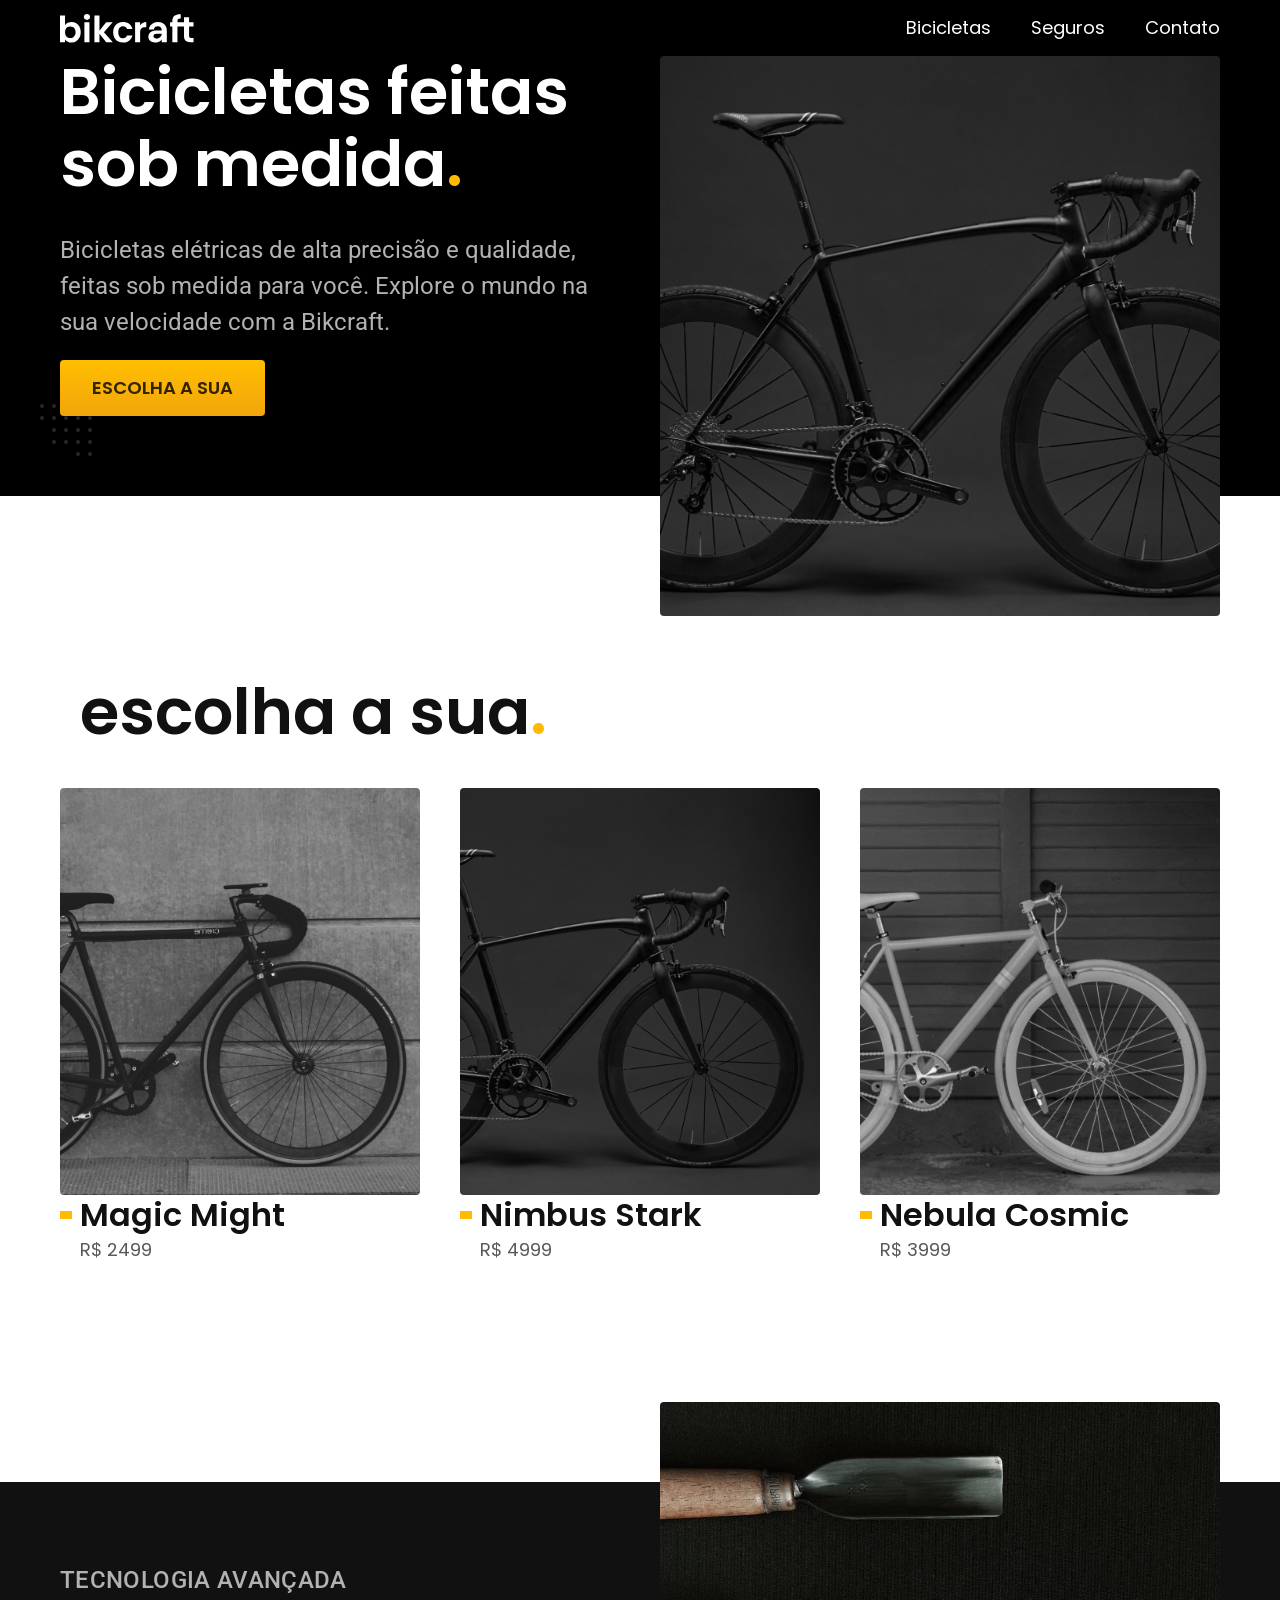
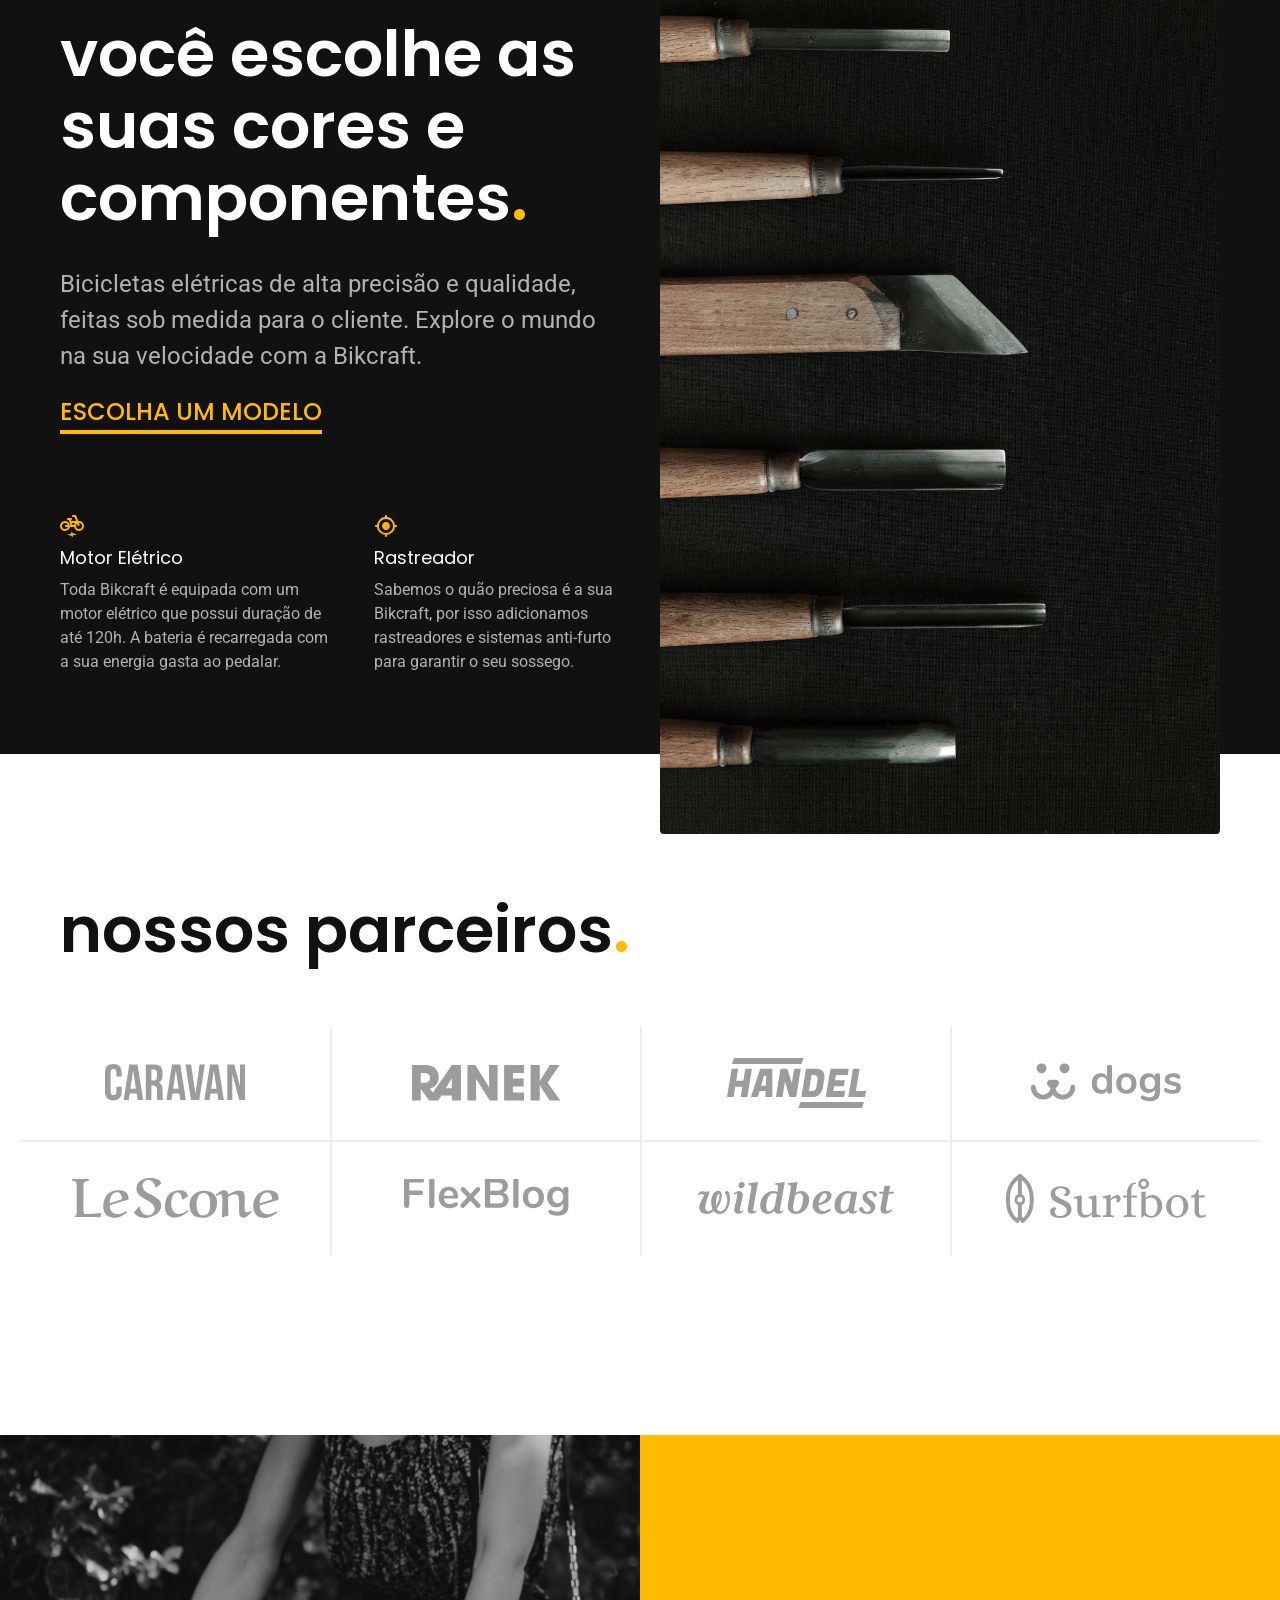
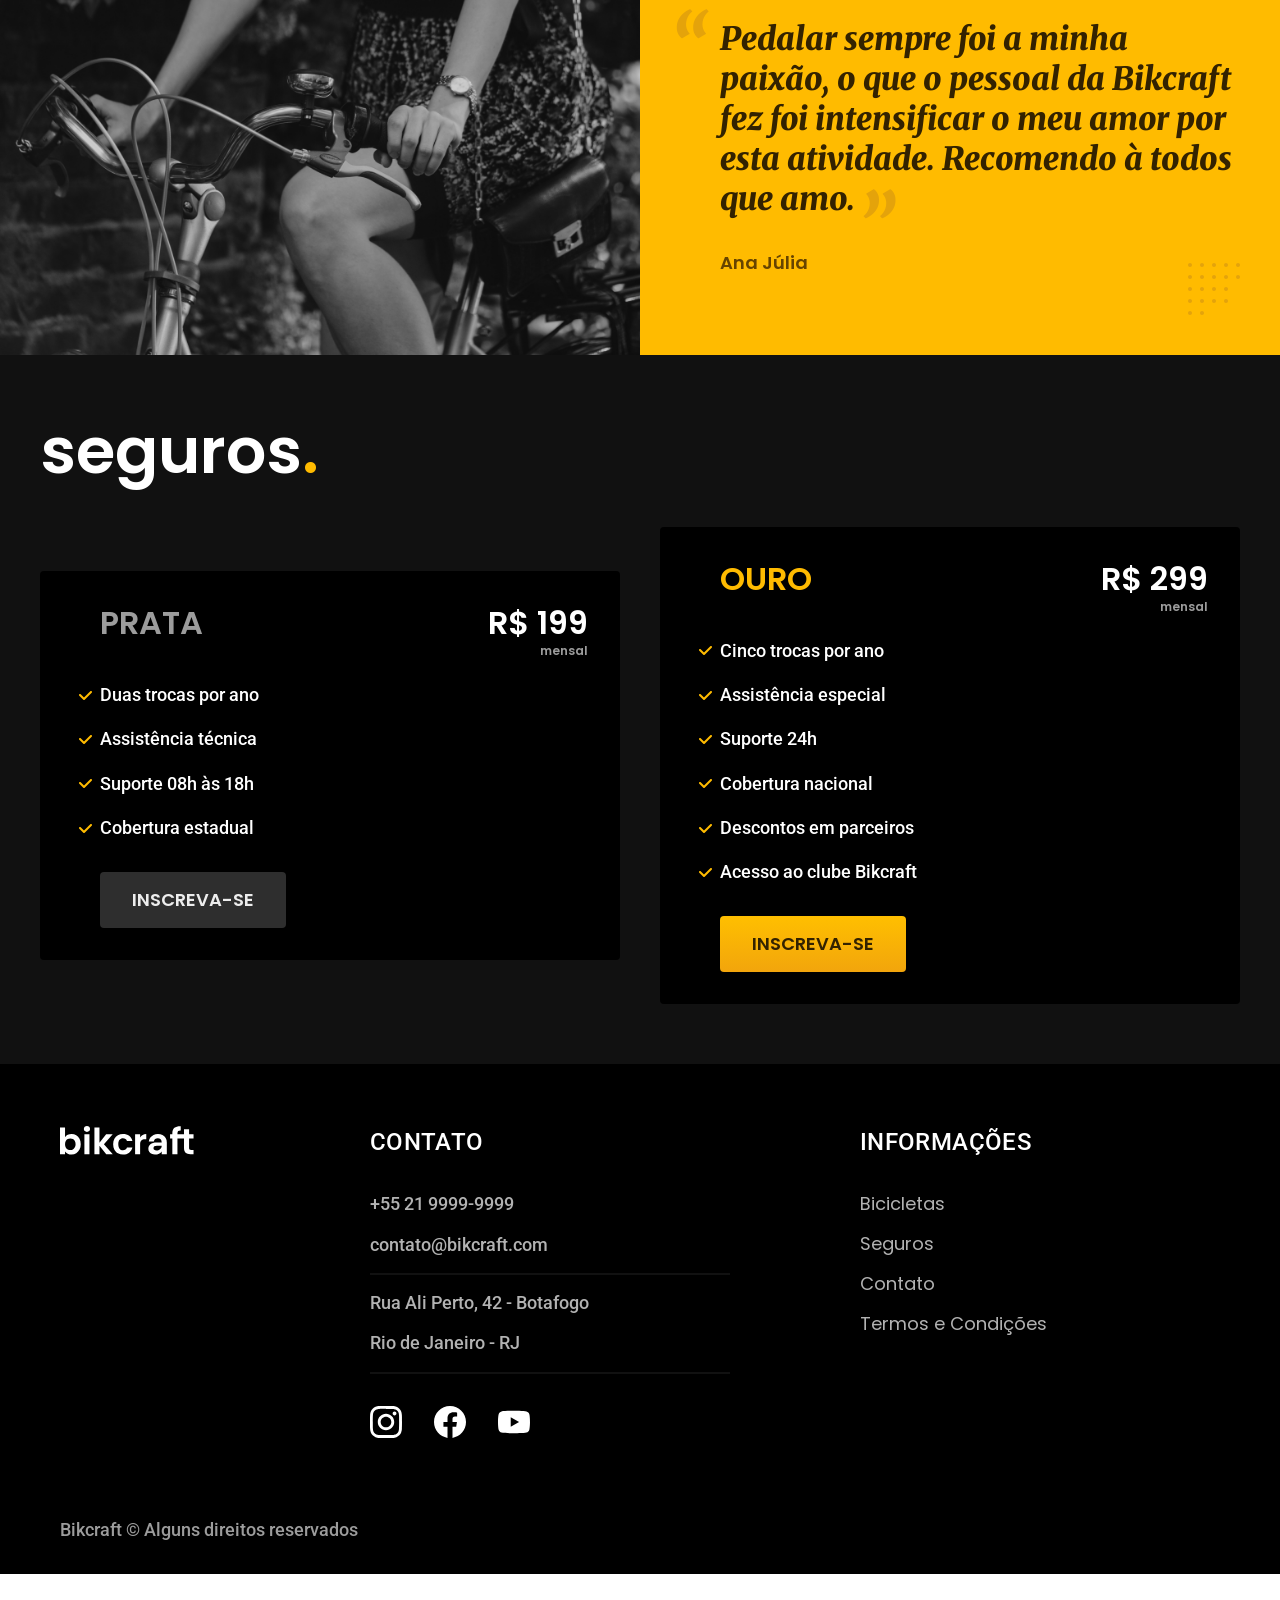
==== commit e5981961: "added emailjs to sendo simple emails for contact or buy" ====
--- a/index.html
+++ b/index.html
@@ -158,11 +158,11 @@
           <li>Suporte 08h às 18h</li>
           <li>Cobertura estadual</li>
         </ul>
-        <a href="#" class="botao secundario">Inscreva-se</a>
+        <a href="./orcamento.html?tipo=seguro&produto=prata" class="botao secundario">Inscreva-se</a>
       </div>
       <div class="seguros-item">
         <h3 class="cor-p1 font-1-xl seguros-titulo">OURO</h3>
-        <span class="cor-0 font-1-xl">R$ 199<span class="cor-6 font-1-xs">mensal</span></span>
+        <span class="cor-0 font-1-xl">R$ 299<span class="cor-6 font-1-xs">mensal</span></span>
         <ul class="font-2-m cor-0">
           <li>Cinco trocas por ano</li>
           <li>Assistência especial</li>
@@ -171,7 +171,7 @@
           <li>Descontos em parceiros</li>
           <li>Acesso ao clube Bikcraft</li>
         </ul>
-        <a href="#" class="botao">Inscreva-se</a>
+        <a href="./orcamento.html?tipo=seguro&produto=ouro" class="botao">Inscreva-se</a>
       </div>
     </div>
     </div>
